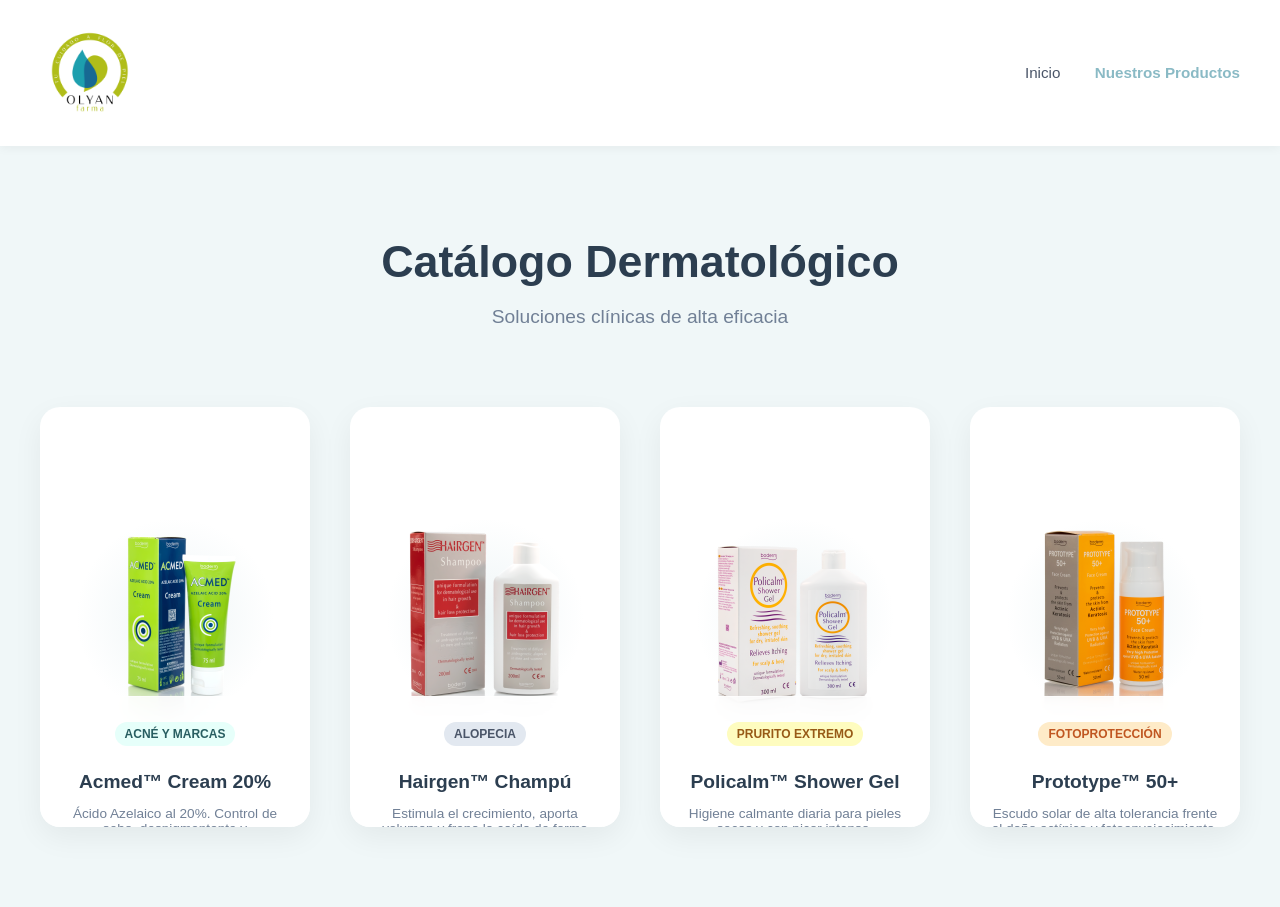
==== productos.html @ df21f369 "Avances" ====
<!DOCTYPE html>
<html lang="es">
<head>
    <meta charset="UTF-8">
    <meta name="viewport" content="width=device-width, initial-scale=1.0">
    <title>Nuestros Productos | Olyan Farma</title>
    <link rel="stylesheet" href="style.css">
</head>
<body style="background-color: #f0f7f8;"> <nav class="navbar">
        <div class="nav-container">
            <div class="logo"><img src="img/Logo_OYLAN_2022-alta.png" width="100" alt="Olyan Farma"></div>
            <div class="nav-links">
                <a href="index.html">Inicio</a>
                <a href="productos.html" style="color: #8abac5; font-weight: bold;">Nuestros Productos</a>
            </div>
        </div>
    </nav>

    <div style="text-align: center; padding: 60px 20px 20px;">
        <h1 style="font-size: 2.8rem; color: #2c3e50; margin-bottom: 10px;">Catálogo Dermatológico</h1>
        <p style="color: #718096; font-size: 1.2rem;">Soluciones clínicas de alta eficacia</p>
    </div>

    <section class="premium-catalog">
        
        <div class="premium-card">
            <div class="card-image-bg"></div>
            <img src="img/Facial/Acné/ACMED.png" alt="Acmed">
            <div class="premium-info">
                <span class="medical-tag">Acné y Marcas</span>
                <h3>Acmed™ Cream 20%</h3>
                <p>Ácido Azelaico al 20%. Control de sebo, despigmentante y antiinflamatorio.</p>
                <button class="btn-primary" style="margin-top:10px; width: 100%;">Comprar en Farmacia</button>
            </div>
        </div>

        <div class="premium-card">
            <div class="card-image-bg"></div>
            <img src="img/Capilar/Alopecia/HAIRGEN-CHAMPU.png" alt="Hairgen">
            <div class="premium-info">
                <span class="medical-tag" style="background:#e2e8f0; color:#4a5568;">Alopecia</span>
                <h3>Hairgen™ Champú</h3>
                <p>Estimula el crecimiento, aporta volumen y frena la caída de forma eficaz.</p>
                <button class="btn-primary" style="margin-top:10px; width: 100%;">Comprar en Farmacia</button>
            </div>
        </div>

        <div class="premium-card">
            <div class="card-image-bg"></div>
            <img src="img/Piel Sensible/Prurito/POLICALM_GEL.png" alt="Policalm">
            <div class="premium-info">
                <span class="medical-tag" style="background:#fefcbf; color:#975a16;">Prurito Extremo</span>
                <h3>Policalm™ Shower Gel</h3>
                <p>Higiene calmante diaria para pieles secas y con picor intenso.</p>
                <button class="btn-primary" style="margin-top:10px; width: 100%;">Comprar en Farmacia</button>
            </div>
        </div>

        <div class="premium-card">
            <div class="card-image-bg"></div>
            <img src="img/FotoProteccion/PROTOTYPE50_FACIAL.png" alt="Prototype 50">
            <div class="premium-info">
                <span class="medical-tag" style="background:#feebc8; color:#c05621;">FotoProtección</span>
                <h3>Prototype™ 50+</h3>
                <p>Escudo solar de alta tolerancia frente al daño actínico y fotoenvejecimiento.</p>
                <button class="btn-primary" style="margin-top:10px; width: 100%;">Comprar en Farmacia</button>
            </div>
        </div>

    </section>

</body>
</html>
---- style.css ----
/* =========================================
   1. ESTILOS GENERALES DE LA WEB
   ========================================= */
body {
    font-family: 'Segoe UI', Roboto, Helvetica, Arial, sans-serif;
    background-color: #f4f9fa; /* Un tono muy sutil azulado/clínico */
    margin: 0;
    color: #333;
    overflow-x: hidden;
}

/* Barra de Navegación */
.navbar {
    background: white;
    box-shadow: 0 2px 10px rgba(0,0,0,0.05);
    position: sticky;
    top: 0;
    z-index: 100;
}

.nav-container {
    max-width: 1200px;
    margin: 0 auto;
    padding: 20px;
    display: flex;
    justify-content: space-between;
    align-items: center;
}

.logo {
    font-size: 1.5rem;
    font-weight: 800;
    color: #2c3e50;
    letter-spacing: 1px;
}

.logo span {
    font-weight: 300;
    color: #8abac5; /* Color Olyan */
}

.nav-links a {
    text-decoration: none;
    color: #4a5568;
    margin-left: 30px;
    font-weight: 500;
    font-size: 0.95rem;
    transition: color 0.3s;
}

.nav-links a:hover {
    color: #8abac5;
}

/* Pantalla Dividida (Hero Split) */
.hero-split {
    max-width: 1200px;
    margin: 40px auto;
    padding: 0 20px;
    display: flex;
    align-items: center;
    justify-content: space-between;
    gap: 50px;
    min-height: 80vh;
}

/* Columna Izquierda (Texto) */
.hero-content {
    flex: 1;
    max-width: 550px;
}

.badge {
    background-color: #e6fffa;
    color: #285e61;
    padding: 6px 12px;
    border-radius: 20px;
    font-size: 0.8rem;
    font-weight: bold;
    text-transform: uppercase;
    letter-spacing: 1px;
    display: inline-block;
    margin-bottom: 20px;
}

.hero-content h1 {
    font-size: 3rem;
    color: #2c3e50;
    line-height: 1.2;
    margin: 0 0 20px 0;
}

.hero-content p {
    font-size: 1.1rem;
    color: #718096;
    line-height: 1.6;
    margin-bottom: 40px;
}

/* Sellos de confianza */
.trust-marks {
    display: flex;
    flex-direction: column;
    gap: 15px;
}

.trust-item {
    font-size: 1rem;
    color: #4a5568;
    font-weight: 500;
    display: flex;
    align-items: center;
    gap: 10px;
}

.trust-item .icon {
    background: #8abac5;
    color: white;
    border-radius: 50%;
    width: 24px;
    height: 24px;
    display: flex;
    justify-content: center;
    align-items: center;
    font-size: 0.8rem;
    font-weight: bold;
}

/* Columna Derecha (La App) */
.hero-app {
    flex: 1;
    display: flex;
    justify-content: flex-end;
}


/* =========================================
   2. ESTILOS DE LA APP (Nuestra Joya)
   ========================================= */
.app-container {
    background: white;
    padding: 40px 30px;
    border-radius: 16px;
    box-shadow: 0 20px 40px rgba(0,0,0,0.08); /* Sombra más pronunciada para resaltar */
    width: 100%;
    max-width: 420px;
    text-align: center;
    border-top: 6px solid #8abac5;
    position: relative;
}

h2 {
    font-size: 1.2rem;
    color: #4a5568;
    margin-bottom: 25px;
    font-weight: 500;
    line-height: 1.5;
}

/* Animaciones Keyframes */
@keyframes fadeInUp {
    from { opacity: 0; transform: translateY(20px); }
    to { opacity: 1; transform: translateY(0); }
}

@keyframes pulsePrimary {
    0% { box-shadow: 0 0 0 0 rgba(138, 186, 197, 0.4); }
    70% { box-shadow: 0 0 0 10px rgba(138, 186, 197, 0); }
    100% { box-shadow: 0 0 0 0 rgba(138, 186, 197, 0); }
}

@keyframes spin { 
    0% { transform: rotate(0deg); } 
    100% { transform: rotate(360deg); } 
}

/* Tarjetas de Opción */
.cards-container {
    display: flex;
    flex-direction: column;
    gap: 15px;
}

.option-card {
    background: white;
    border: 2px solid #e2e8f0;
    color: #4a5568;
    padding: 18px 14px;
    border-radius: 12px;
    font-size: 1rem;
    cursor: pointer;
    font-weight: 600;
    box-shadow: 0 4px 10px rgba(0,0,0,0.03);
    transition: transform 0.3s ease, box-shadow 0.3s ease, border-color 0.3s ease, background-color 0.3s ease;
}

.option-card:hover {
    transform: translateY(-5px) scale(1.02);
    box-shadow: 0 12px 30px rgba(0,0,0,0.12);
    border-color: #8abac5;
    background-color: #f0f7f8;
    color: #2b6cb0;
}

.option-card:active {
    transform: translateY(-2px) scale(1.0);
    box-shadow: 0 6px 15px rgba(0,0,0,0.08);
}

/* Control de pasos */
.step-container {
    display: none;
    animation: fadeInUp 0.4s ease-out;
}

.step-active {
    display: block;
}

/* Loader */
.loader-container {
    display: none;
    flex-direction: column;
    align-items: center;
}

.loader {
    border: 4px solid #f3f3f3;
    border-top: 4px solid #8abac5;
    border-radius: 50%;
    width: 40px;
    height: 40px;
    animation: spin 1s linear infinite;
    margin-bottom: 15px;
}

.loading-text {
    color: #718096;
    font-size: 0.9rem;
}

/* Resultado */
.result-container {
    display: none;
    animation: fadeInUp 0.6s ease-out;
}

.medical-tag {
    background-color: #e6fffa;
    color: #285e61;
    padding: 5px 10px;
    border-radius: 20px;
    font-size: 0.75rem;
    font-weight: bold;
    text-transform: uppercase;
    display: inline-block;
    margin-bottom: 15px;
}

.product-image {
    max-width: 180px;
    margin: 0 auto 15px;
    display: block;
}

.product-name {
    font-size: 1.4rem;
    color: #2c3e50;
    margin: 0 0 10px 0;
}

.product-desc {
    font-size: 0.9rem;
    color: #718096;
    line-height: 1.5;
    margin-bottom: 25px;
}

.btn-primary {
    background-color: #8abac5;
    color: white;
    border: none;
    width: 100%;
    padding: 14px;
    border-radius: 8px;
    font-size: 1rem;
    font-weight: 600;
    cursor: pointer;
    animation: pulsePrimary 2.5s infinite;
    transition: background-color 0.2s;
}

.btn-primary:hover {
    background-color: #72a1ac;
}

/* Responsive para Móviles: Se apilan las columnas */
@media (max-width: 900px) {
    .hero-split {
        flex-direction: column;
        text-align: center;
        margin: 20px auto;
    }
    .hero-content {
        max-width: 100%;
    }
    .hero-content h1 {
        font-size: 2.2rem;
    }
    .trust-marks {
        align-items: center;
    }
    .hero-app {
        justify-content: center;
        width: 100%;
    }
    .nav-links {
        display: none; /* Ocultamos el menú en móvil para la demo rápida */
    }
}

/* =========================================
   3. CATÁLOGO PREMIUM Y ANIMACIONES
   ========================================= */

.catalog-section {
    max-width: 1200px;
    margin: 80px auto;
    padding: 0 20px;
}

.catalog-header {
    text-align: center;
    margin-bottom: 50px;
}

.catalog-header h2 {
    font-size: 2.5rem;
    color: #2c3e50;
    margin-bottom: 10px;
}

.catalog-header p {
    color: #718096;
    font-size: 1.1rem;
    max-width: 600px;
    margin: 0 auto;
}

.catalog-grid {
    display: grid;
    grid-template-columns: repeat(auto-fit, minmax(300px, 1fr));
    gap: 30px;
    padding-bottom: 40px; /* Espacio extra abajo */
}

.product-card {
    background: white;
    border-radius: 16px;
    overflow: hidden;
    box-shadow: 0 4px 15px rgba(0,0,0,0.05);
    transition: all 0.4s ease;
    border: 1px solid #edf2f7;
    display: flex;
    flex-direction: column;
    height: 100%; /* Obliga a todas a medir lo mismo */
}

.card-content {
    padding: 25px;
    display: flex;
    flex-direction: column;
    flex-grow: 1; /* Esto empuja el contenido hacia abajo */
    justify-content: space-between; /* Mantiene el botón siempre al fondo */
}

.btn-outline {
    background: transparent;
    border: 2px solid #8abac5;
    color: #8abac5;
    padding: 12px;
    border-radius: 8px;
    font-weight: 600;
    cursor: pointer;
    transition: all 0.3s;
    margin-top: auto; /* Empuja el botón al final de la card */
    width: 100%;
    text-align: center;
    text-decoration: none;
}

/* Efecto Agresivo/Premium en Hover */
.product-card:hover {
    transform: translateY(-10px);
    box-shadow: 0 20px 40px rgba(0,0,0,0.12);
    border-color: #8abac5;
}

.img-wrapper {
    height: 250px;
    padding: 20px;
    background: #f8fbfb;
    display: flex;
    justify-content: center;
    align-items: center;
    overflow: hidden;
}

/* Animación de la imagen al pasar el ratón */
.product-card:hover .img-wrapper img {
    transform: scale(1.08);
}

.img-wrapper img {
    max-height: 100%;
    transition: transform 0.5s ease;
}

.card-content {
    padding: 25px;
    display: flex;
    flex-direction: column;
    flex-grow: 1;
}

.category-tag {
    font-size: 0.75rem;
    font-weight: 700;
    color: #8abac5;
    text-transform: uppercase;
    letter-spacing: 1px;
    margin-bottom: 10px;
}

.card-content h3 {
    margin: 0 0 10px 0;
    color: #2c3e50;
    font-size: 1.3rem;
}

.card-content p {
    color: #718096;
    font-size: 0.95rem;
    line-height: 1.5;
    flex-grow: 1;
}

.btn-outline {
    background: transparent;
    border: 2px solid #8abac5;
    color: #8abac5;
    padding: 12px;
    border-radius: 8px;
    font-weight: 600;
    cursor: pointer;
    transition: all 0.3s;
    margin-top: 20px;
    width: 100%;
}

.product-card:hover .btn-outline {
    background: #8abac5;
    color: white;
}

/* CLASES PARA LA ANIMACIÓN DE SCROLL (Intersection Observer) */
.reveal {
    opacity: 0;
    transform: translateY(40px);
    transition: all 0.8s ease-out;
}

.reveal.active {
    opacity: 1;
    transform: translateY(0);
}


/* =========================================
   4. BOTONES PREMIUM Y MODO IMPRESIÓN (PDF)
   ========================================= */

.action-buttons {
    display: flex;
    flex-direction: column;
    gap: 12px;
    margin-top: 25px;
}

.btn-text {
    background: none;
    border: none;
    color: #a0aec0;
    cursor: pointer;
    font-size: 0.9rem;
    font-weight: 500;
    padding: 10px;
    text-decoration: underline;
    transition: color 0.3s;
}

.btn-text:hover {
    color: #4a5568;
}

/* MAGIA PARA EL PDF: Cuando se le da a imprimir/Guardar PDF */
@media print {
    /* Ocultamos TODO el diseño de la web y el fondo negro/gris */
    body * {
        visibility: hidden;
        background: white !important;
    }
    /* Ocultamos los botones de acción para que no salgan en el PDF */
    .no-print, .hero-content, .navbar, .catalog-section {
        display: none !important;
    }
    /* Solo hacemos visible el área del protocolo médico */
    #print-area, #print-area * {
        visibility: visible;
    }
    /* Centramos el diagnóstico en la hoja en blanco */
    #print-area {
        position: absolute;
        left: 0;
        top: 0;
        width: 100%;
        text-align: left; /* Lo ponemos a la izquierda para que parezca receta */
        padding: 20px;
    }
    .app-container {
        box-shadow: none !important;
        border: none !important;
        max-width: 100% !important;
    }
}

/* =========================================
   5. TARJETAS ANIMADAS (productos.html)
   ========================================= */

.premium-catalog {
    max-width: 1200px;
    margin: 40px auto 80px;
    padding: 0 20px;
    display: grid;
    grid-template-columns: repeat(auto-fit, minmax(260px, 1fr));
    gap: 40px;
}

.premium-card {
    position: relative;
    background: white;
    height: 420px;
    border-radius: 20px;
    overflow: hidden;
    box-shadow: 0 10px 30px rgba(0,0,0,0.06);
    transition: transform 0.4s cubic-bezier(0.175, 0.885, 0.32, 1.275), box-shadow 0.4s ease;
    display: flex;
    justify-content: center;
    align-items: center;
    cursor: pointer;
}

/* Círculo de color sutil detrás del bote */
.card-image-bg {
    position: absolute;
    width: 200px;
    height: 200px;
    background: radial-gradient(circle, rgba(138, 186, 197, 0.15) 0%, rgba(255,255,255,0) 70%);
    border-radius: 50%;
    z-index: 0;
    transition: transform 0.5s ease;
}

.premium-card img {
    max-height: 250px;
    z-index: 1;
    transition: transform 0.5s ease, filter 0.5s ease;
}

/* Efecto Mágico al pasar el ratón */
.premium-card:hover {
    transform: translateY(-15px);
    box-shadow: 0 25px 50px rgba(138, 186, 197, 0.25);
}

.premium-card:hover img {
    transform: scale(1.08) translateY(-20px);
    filter: drop-shadow(0px 15px 10px rgba(0,0,0,0.1));
}

.premium-card:hover .card-image-bg {
    transform: scale(1.5);
}

/* Caja de información que hace "Slide-Up" */
.premium-info {
    position: absolute;
    bottom: -100px; /* Oculto por defecto */
    left: 0;
    width: 100%;
    padding: 25px 20px;
    background: rgba(255, 255, 255, 0.85); /* Fondo blanco transparente */
    backdrop-filter: blur(12px); /* Efecto Cristal (Glassmorphism) */
    -webkit-backdrop-filter: blur(12px);
    box-sizing: border-box;
    transition: bottom 0.4s cubic-bezier(0.175, 0.885, 0.32, 1.275);
    z-index: 2;
    border-top: 1px solid rgba(255,255,255,0.5);
    text-align: center;
}

.premium-card:hover .premium-info {
    bottom: 0; /* Aparece subiendo al hacer hover */
}

.premium-info h3 {
    margin: 10px 0 5px;
    font-size: 1.2rem;
    color: #2c3e50;
}

.premium-info p {
    font-size: 0.85rem;
    color: #718096;
    margin-bottom: 10px;
    display: -webkit-box;
    -webkit-line-clamp: 2;
    -webkit-box-orient: vertical;
    overflow: hidden;
}
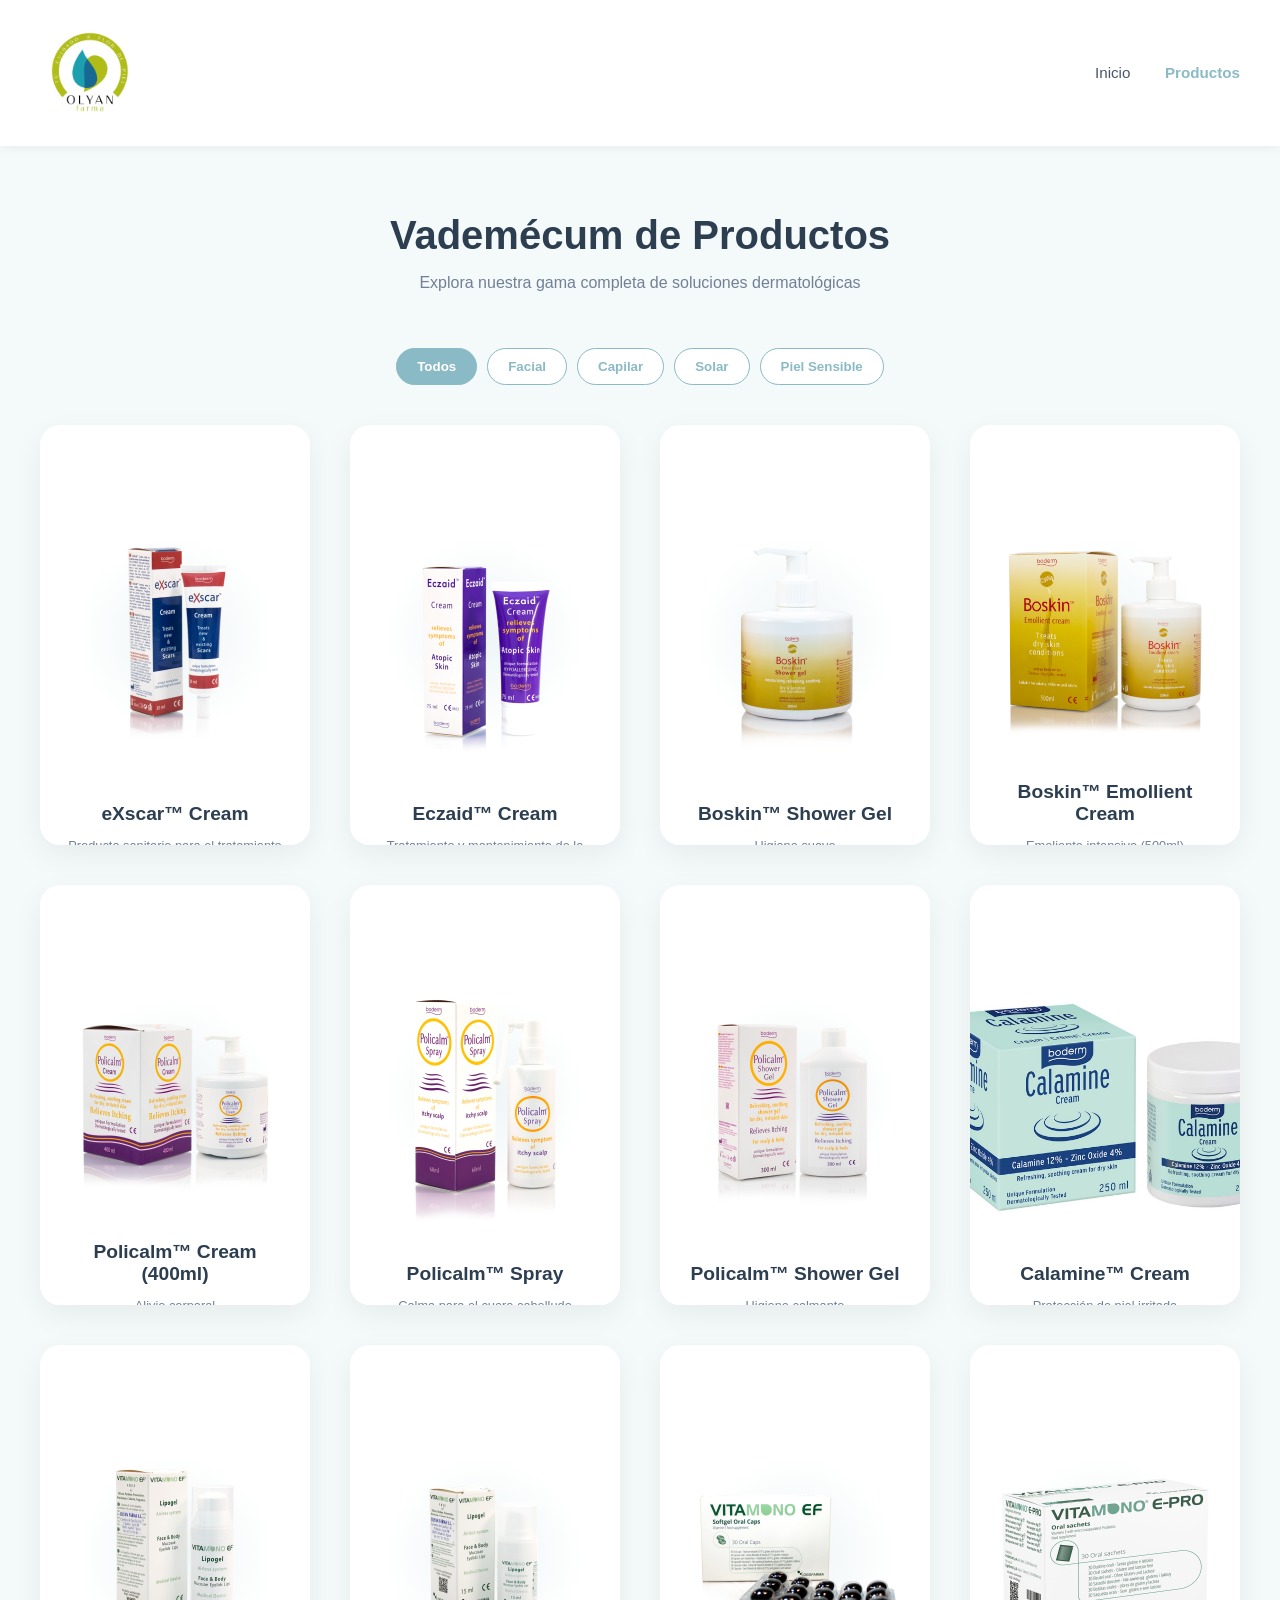
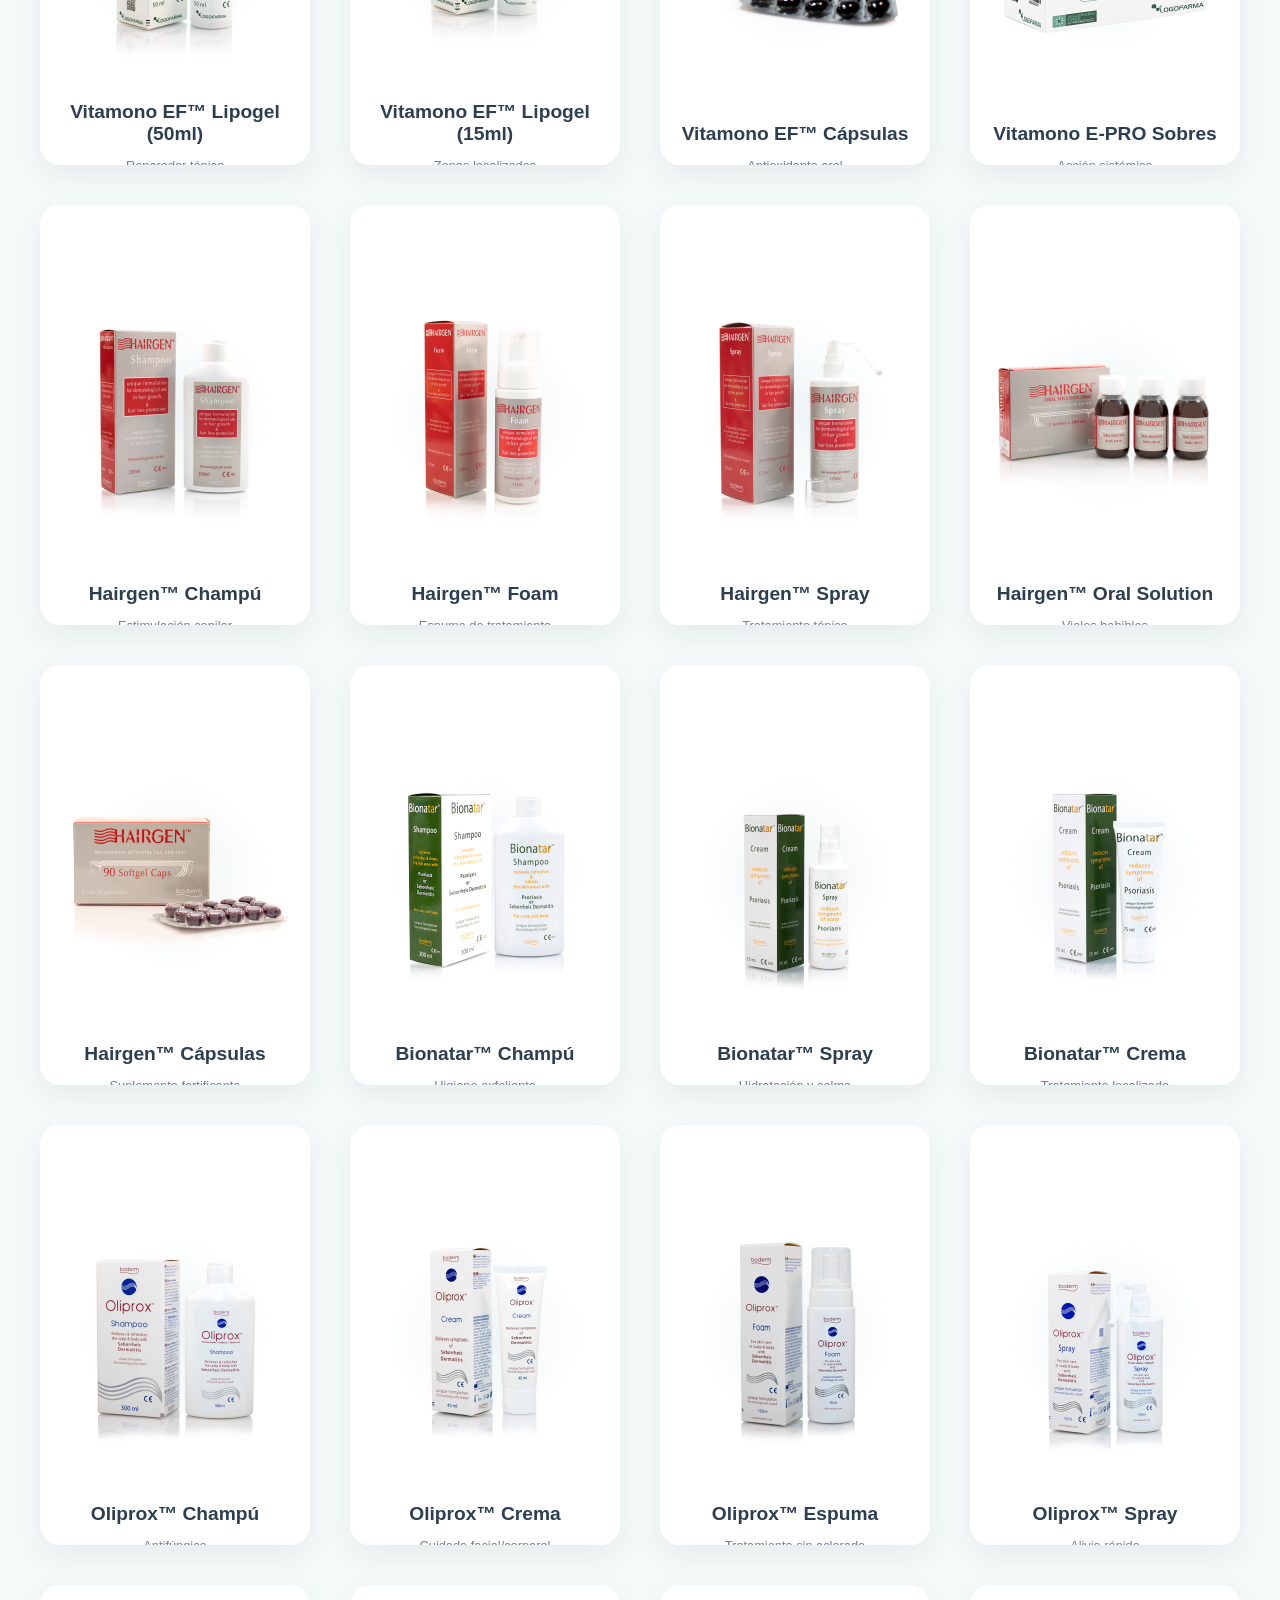
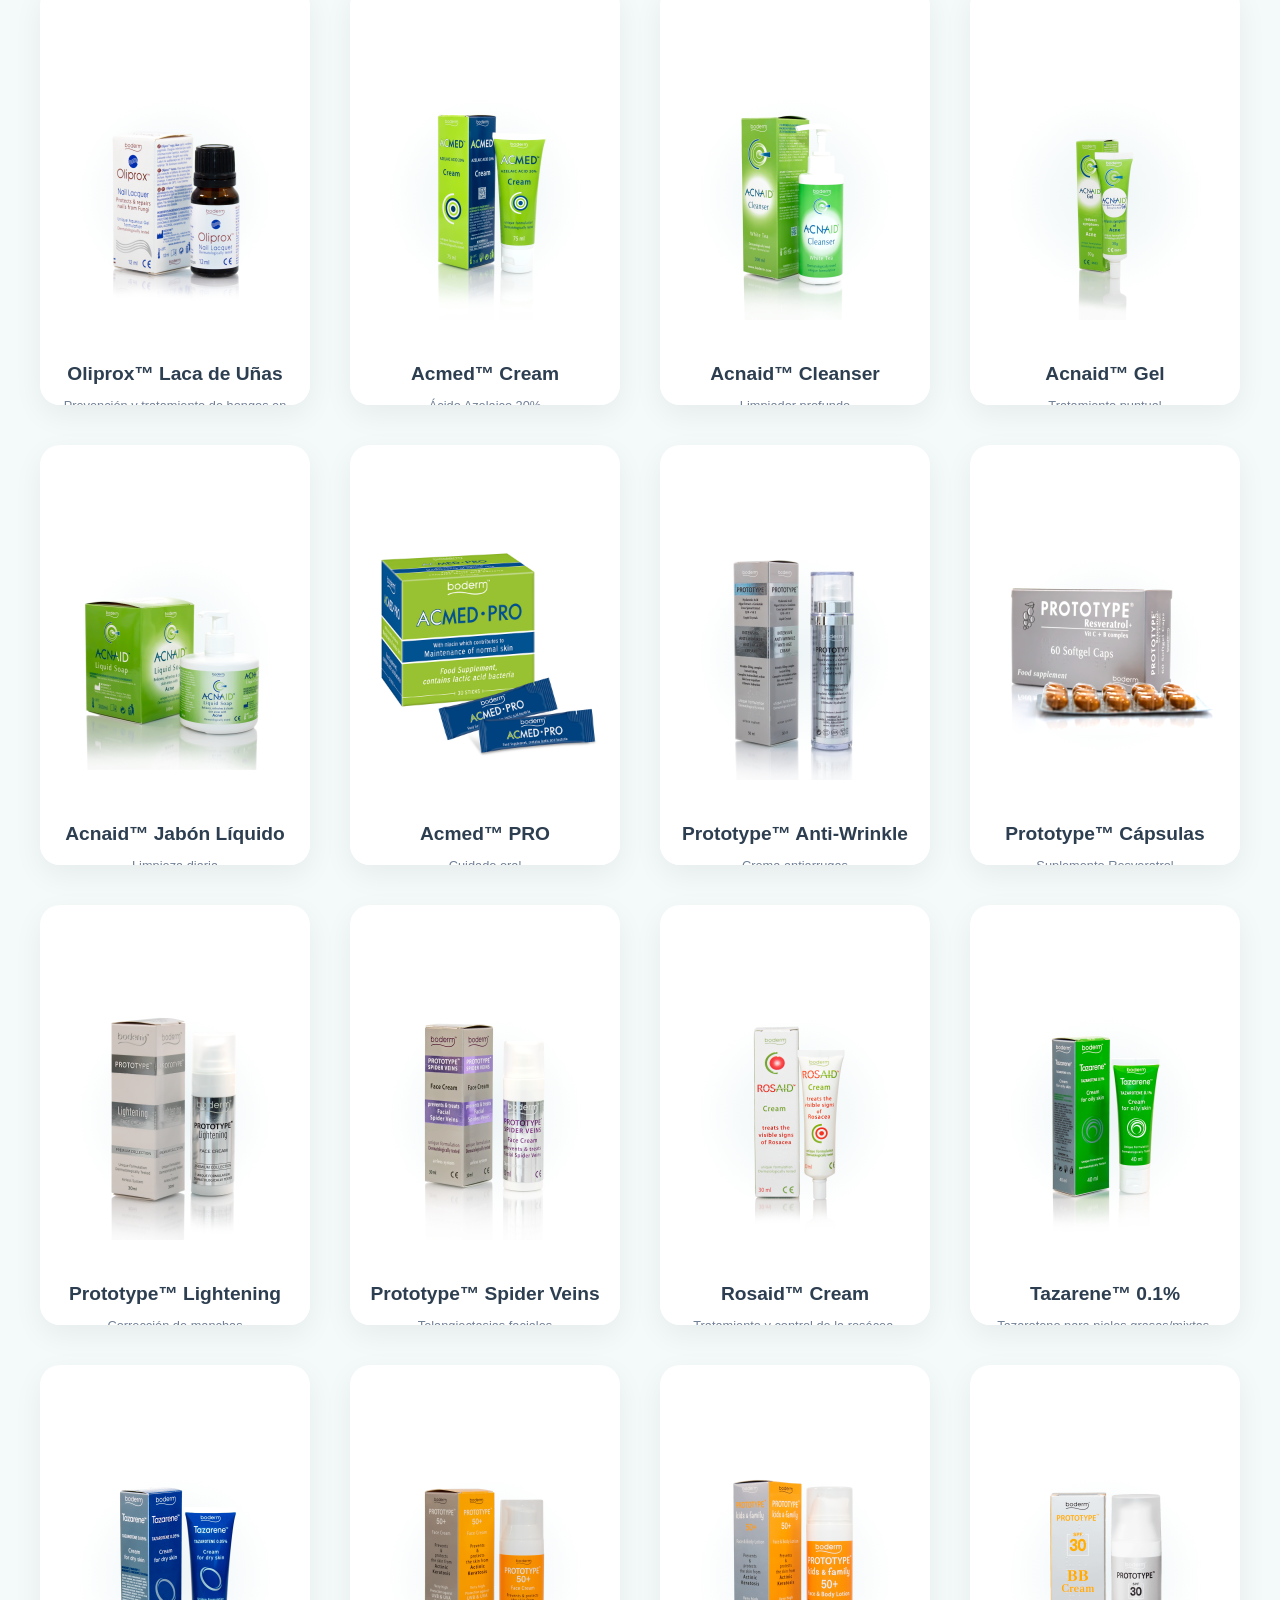
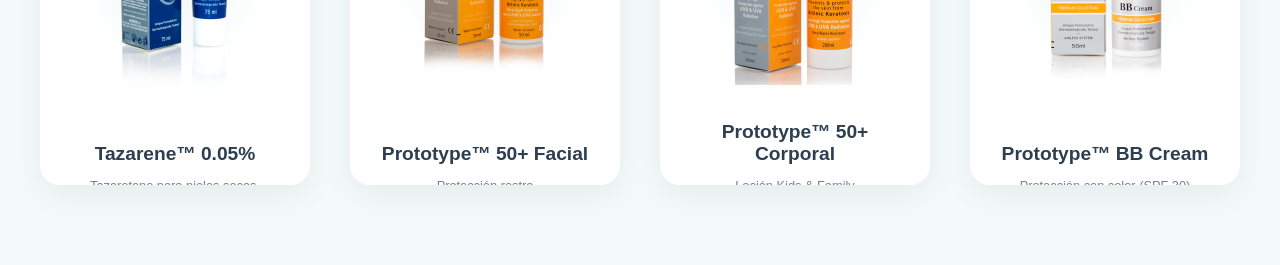
==== commit c570ae15: "Demo 1" ====
--- a/productos.html
+++ b/productos.html
@@ -3,71 +3,100 @@
 <head>
     <meta charset="UTF-8">
     <meta name="viewport" content="width=device-width, initial-scale=1.0">
-    <title>Nuestros Productos | Olyan Farma</title>
+    <title>Catálogo Completo | Olyan Farma</title>
     <link rel="stylesheet" href="style.css">
 </head>
-<body style="background-color: #f0f7f8;"> <nav class="navbar">
+<body style="background-color: #f4f9fa;">
+
+    <nav class="navbar">
         <div class="nav-container">
             <div class="logo"><img src="img/Logo_OYLAN_2022-alta.png" width="100" alt="Olyan Farma"></div>
             <div class="nav-links">
                 <a href="index.html">Inicio</a>
-                <a href="productos.html" style="color: #8abac5; font-weight: bold;">Nuestros Productos</a>
+                <a href="productos.html" style="color: #8abac5; font-weight: bold;">Productos</a>
             </div>
         </div>
     </nav>
 
-    <div style="text-align: center; padding: 60px 20px 20px;">
-        <h1 style="font-size: 2.8rem; color: #2c3e50; margin-bottom: 10px;">Catálogo Dermatológico</h1>
-        <p style="color: #718096; font-size: 1.2rem;">Soluciones clínicas de alta eficacia</p>
+    <div style="text-align: center; padding: 40px 20px;">
+        <h1 style="font-size: 2.5rem; color: #2c3e50; margin-bottom: 10px;">Vademécum de Productos</h1>
+        <p style="color: #718096;">Explora nuestra gama completa de soluciones dermatológicas</p>
     </div>
 
-    <section class="premium-catalog">
-        
-        <div class="premium-card">
-            <div class="card-image-bg"></div>
-            <img src="img/Facial/Acné/ACMED.png" alt="Acmed">
-            <div class="premium-info">
-                <span class="medical-tag">Acné y Marcas</span>
-                <h3>Acmed™ Cream 20%</h3>
-                <p>Ácido Azelaico al 20%. Control de sebo, despigmentante y antiinflamatorio.</p>
-                <button class="btn-primary" style="margin-top:10px; width: 100%;">Comprar en Farmacia</button>
-            </div>
-        </div>
+    <div style="display: flex; justify-content: center; gap: 10px; margin-bottom: 40px; flex-wrap: wrap; padding: 0 20px;">
+        <button class="btn-filter active" onclick="filterCatalog('all', this)">Todos</button>
+        <button class="btn-filter" onclick="filterCatalog('facial', this)">Facial</button>
+        <button class="btn-filter" onclick="filterCatalog('capilar', this)">Capilar</button>
+        <button class="btn-filter" onclick="filterCatalog('solar', this)">Solar</button>
+        <button class="btn-filter" onclick="filterCatalog('sensible', this)">Piel Sensible</button>
+    </div>
 
-        <div class="premium-card">
-            <div class="card-image-bg"></div>
-            <img src="img/Capilar/Alopecia/HAIRGEN-CHAMPU.png" alt="Hairgen">
-            <div class="premium-info">
-                <span class="medical-tag" style="background:#e2e8f0; color:#4a5568;">Alopecia</span>
-                <h3>Hairgen™ Champú</h3>
-                <p>Estimula el crecimiento, aporta volumen y frena la caída de forma eficaz.</p>
-                <button class="btn-primary" style="margin-top:10px; width: 100%;">Comprar en Farmacia</button>
-            </div>
-        </div>
+    <section class="premium-catalog" id="full-catalog">
+        </section>
 
-        <div class="premium-card">
-            <div class="card-image-bg"></div>
-            <img src="img/Piel Sensible/Prurito/POLICALM_GEL.png" alt="Policalm">
-            <div class="premium-info">
-                <span class="medical-tag" style="background:#fefcbf; color:#975a16;">Prurito Extremo</span>
-                <h3>Policalm™ Shower Gel</h3>
-                <p>Higiene calmante diaria para pieles secas y con picor intenso.</p>
-                <button class="btn-primary" style="margin-top:10px; width: 100%;">Comprar en Farmacia</button>
-            </div>
-        </div>
+    <script src="data.js"></script>
+    <script>
+        // Mapeo manual de categorías para que el filtro funcione
+        const categories = {
+            'acne_protocol': 'facial', 'antiedad_protocol': 'facial', 'rosaid': 'facial', 'tazarene_01': 'facial', 'tazarene_005': 'facial',
+            'hairgen_protocol': 'capilar', 'bionatar_protocol': 'capilar', 'oliprox_protocol': 'capilar', 'oliprox_nails': 'capilar',
+            'sun_protocol': 'solar',
+            'exscar': 'sensible', 'eczaid': 'sensible', 'boskin_protocol': 'sensible', 'policalm_protocol': 'sensible', 'vitamono_protocol': 'sensible'
+        };
 
-        <div class="premium-card">
-            <div class="card-image-bg"></div>
-            <img src="img/FotoProteccion/PROTOTYPE50_FACIAL.png" alt="Prototype 50">
-            <div class="premium-info">
-                <span class="medical-tag" style="background:#feebc8; color:#c05621;">FotoProtección</span>
-                <h3>Prototype™ 50+</h3>
-                <p>Escudo solar de alta tolerancia frente al daño actínico y fotoenvejecimiento.</p>
-                <button class="btn-primary" style="margin-top:10px; width: 100%;">Comprar en Farmacia</button>
-            </div>
-        </div>
+        function renderFullCatalog() {
+            const container = document.getElementById('full-catalog');
+            container.innerHTML = '';
+            
+            Object.keys(productsDB).forEach(key => {
+                const p = productsDB[key];
+                const cat = categories[key] || 'all';
+                
+                if(p.isProtocol) {
+                    p.items.forEach(item => {
+                        createCard(item.name, item.img, item.type, cat, container);
+                    });
+                } else {
+                    createCard(p.name, p.image, p.desc, cat, container);
+                }
+            });
+        }
 
-    </section>
+        function createCard(name, img, desc, cat, container) {
+            const card = document.createElement('div');
+            card.className = `premium-card filter-item ${cat}`;
+            card.innerHTML = `
+                <div class="card-image-bg"></div>
+                <img src="${img}" alt="${name}" onerror="this.src='img/Logo_OYLAN_2022-alta.png'">
+                <div class="premium-info">
+                    <h3>${name}</h3>
+                    <p>${desc}</p>
+                    <button class="btn-primary" style="font-size:0.8rem; padding:8px;">Ver detalles</button>
+                </div>
+            `;
+            container.appendChild(card);
+        }
 
+        // FUNCIÓN DE FILTRADO REAL
+        function filterCatalog(category, btn) {
+            // Actualizar botones
+            document.querySelectorAll('.btn-filter').forEach(b => b.classList.remove('active'));
+            btn.classList.add('active');
+
+            // Filtrar tarjetas
+            const items = document.querySelectorAll('.filter-item');
+            items.forEach(item => {
+                if (category === 'all' || item.classList.contains(category)) {
+                    item.style.display = 'flex';
+                    setTimeout(() => item.style.opacity = '1', 10);
+                } else {
+                    item.style.opacity = '0';
+                    setTimeout(() => item.style.display = 'none', 300);
+                }
+            });
+        }
+
+        window.onload = renderFullCatalog;
+    </script>
 </body>
 </html>
--- a/style.css
+++ b/style.css
@@ -141,7 +141,7 @@
     background: white;
     padding: 40px 30px;
     border-radius: 16px;
-    box-shadow: 0 20px 40px rgba(0,0,0,0.08); /* Sombra más pronunciada para resaltar */
+   box-shadow: 0 20px 40px rgba(0,0,0,0.08); /* Sombra más pronunciada para resaltar */
     width: 100%;
     max-width: 420px;
     text-align: center;
@@ -351,42 +351,26 @@
     display: grid;
     grid-template-columns: repeat(auto-fit, minmax(300px, 1fr));
     gap: 30px;
-    padding-bottom: 40px; /* Espacio extra abajo */
+    padding: 20px;
 }
 
 .product-card {
-    background: white;
-    border-radius: 16px;
-    overflow: hidden;
-    box-shadow: 0 4px 15px rgba(0,0,0,0.05);
-    transition: all 0.4s ease;
-    border: 1px solid #edf2f7;
+    height: 100%; /* Obliga a que todas midan lo mismo */
     display: flex;
     flex-direction: column;
-    height: 100%; /* Obliga a todas a medir lo mismo */
 }
 
 .card-content {
+    flex-grow: 1; /* Esto hace que el texto ocupe el espacio necesario */
+    display: flex;
+    flex-direction: column;
+    justify-content: space-between; /* Mantiene el botón al final */
     padding: 25px;
-    display: flex;
-    flex-direction: column;
-    flex-grow: 1; /* Esto empuja el contenido hacia abajo */
-    justify-content: space-between; /* Mantiene el botón siempre al fondo */
 }
 
 .btn-outline {
-    background: transparent;
-    border: 2px solid #8abac5;
-    color: #8abac5;
-    padding: 12px;
-    border-radius: 8px;
-    font-weight: 600;
-    cursor: pointer;
-    transition: all 0.3s;
-    margin-top: auto; /* Empuja el botón al final de la card */
+    margin-top: auto; /* Empuja el botón al fondo de la card */
     width: 100%;
-    text-align: center;
-    text-decoration: none;
 }
 
 /* Efecto Agresivo/Premium en Hover */
@@ -628,4 +612,27 @@
     -webkit-line-clamp: 2;
     -webkit-box-orient: vertical;
     overflow: hidden;
+}
+.btn-filter {
+    background: white;
+    border: 1px solid #8abac5;
+    color: #8abac5;
+    padding: 10px 20px;
+    border-radius: 30px;
+    cursor: pointer;
+    font-weight: 600;
+    transition: all 0.3s;
+}
+
+.btn-filter.active, .btn-filter:hover {
+    background: #8abac5;
+    color: white;
+}
+
+/* Ajuste para que las tarjetas no se corten */
+.premium-info p {
+    font-size: 0.8rem;
+    line-height: 1.3;
+    height: 3.2em; /* Altura fija para que no empujen el botón */
+    overflow: hidden;
 }
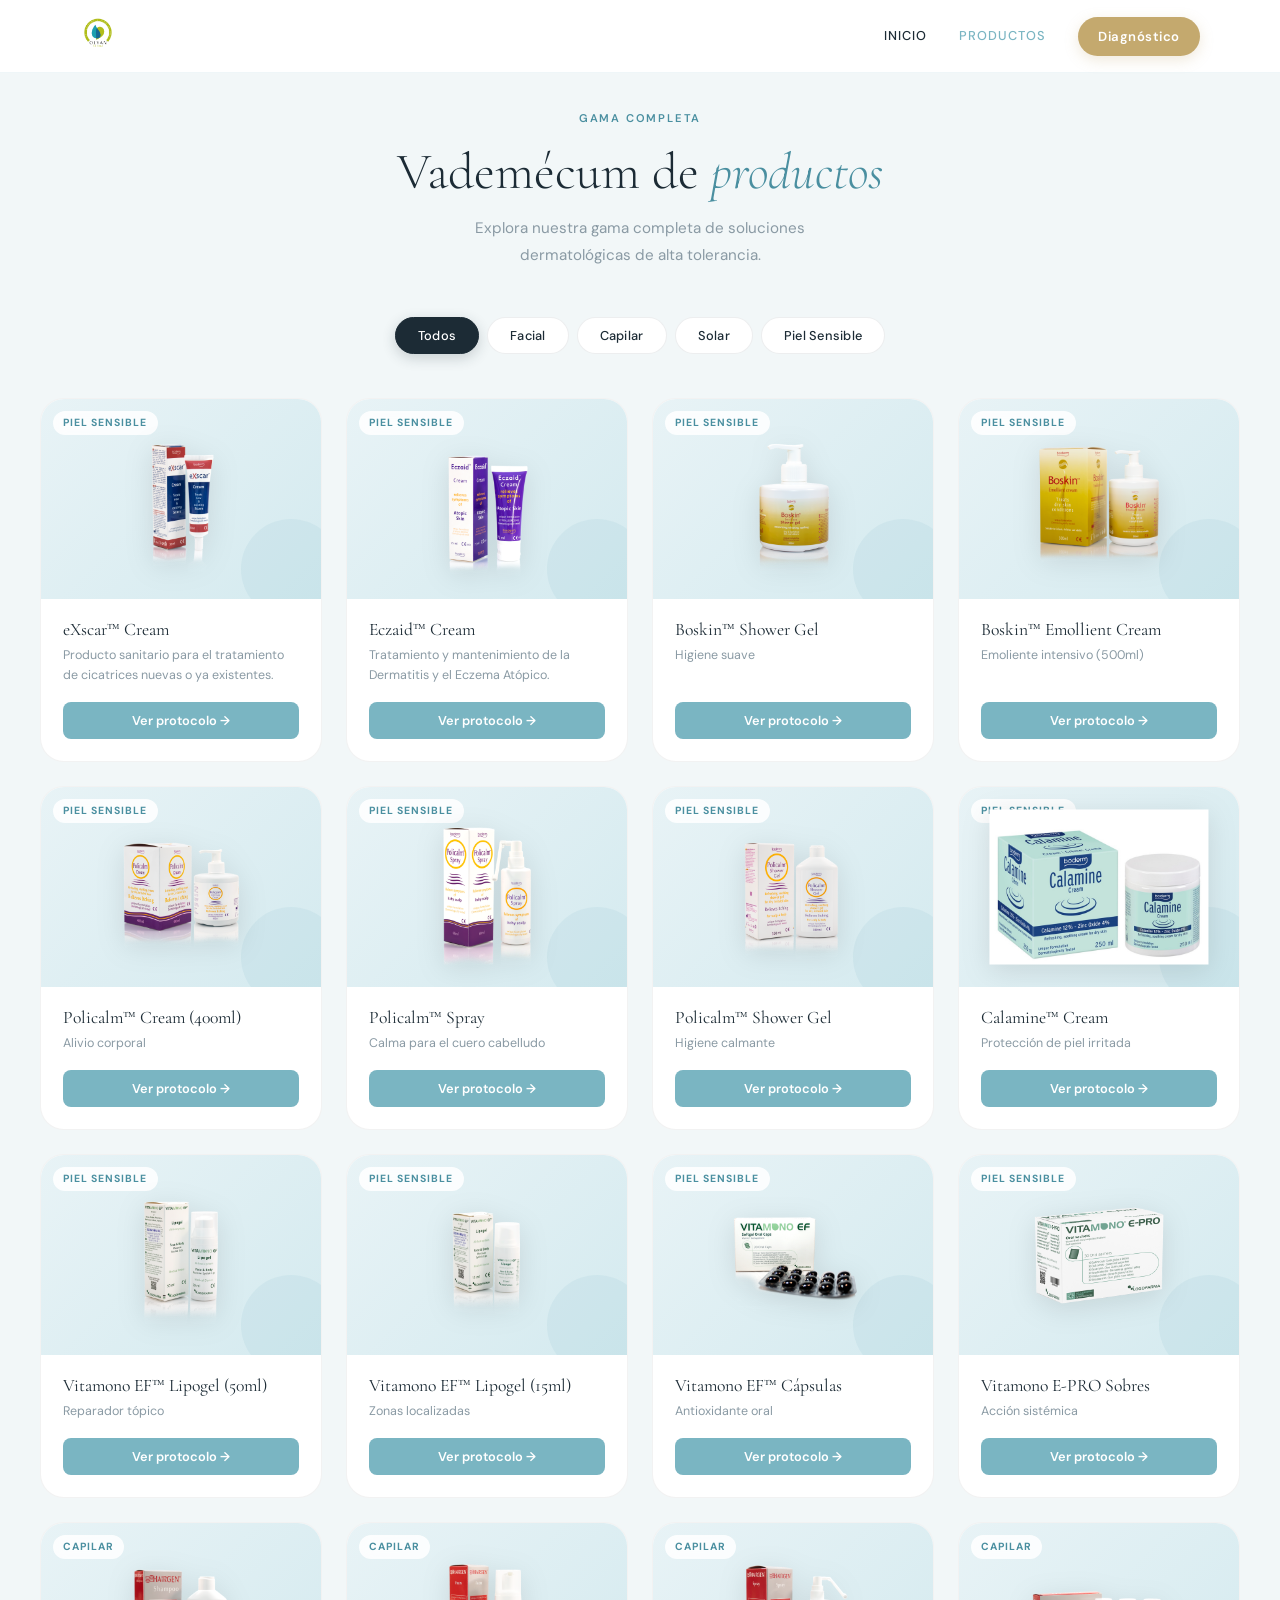
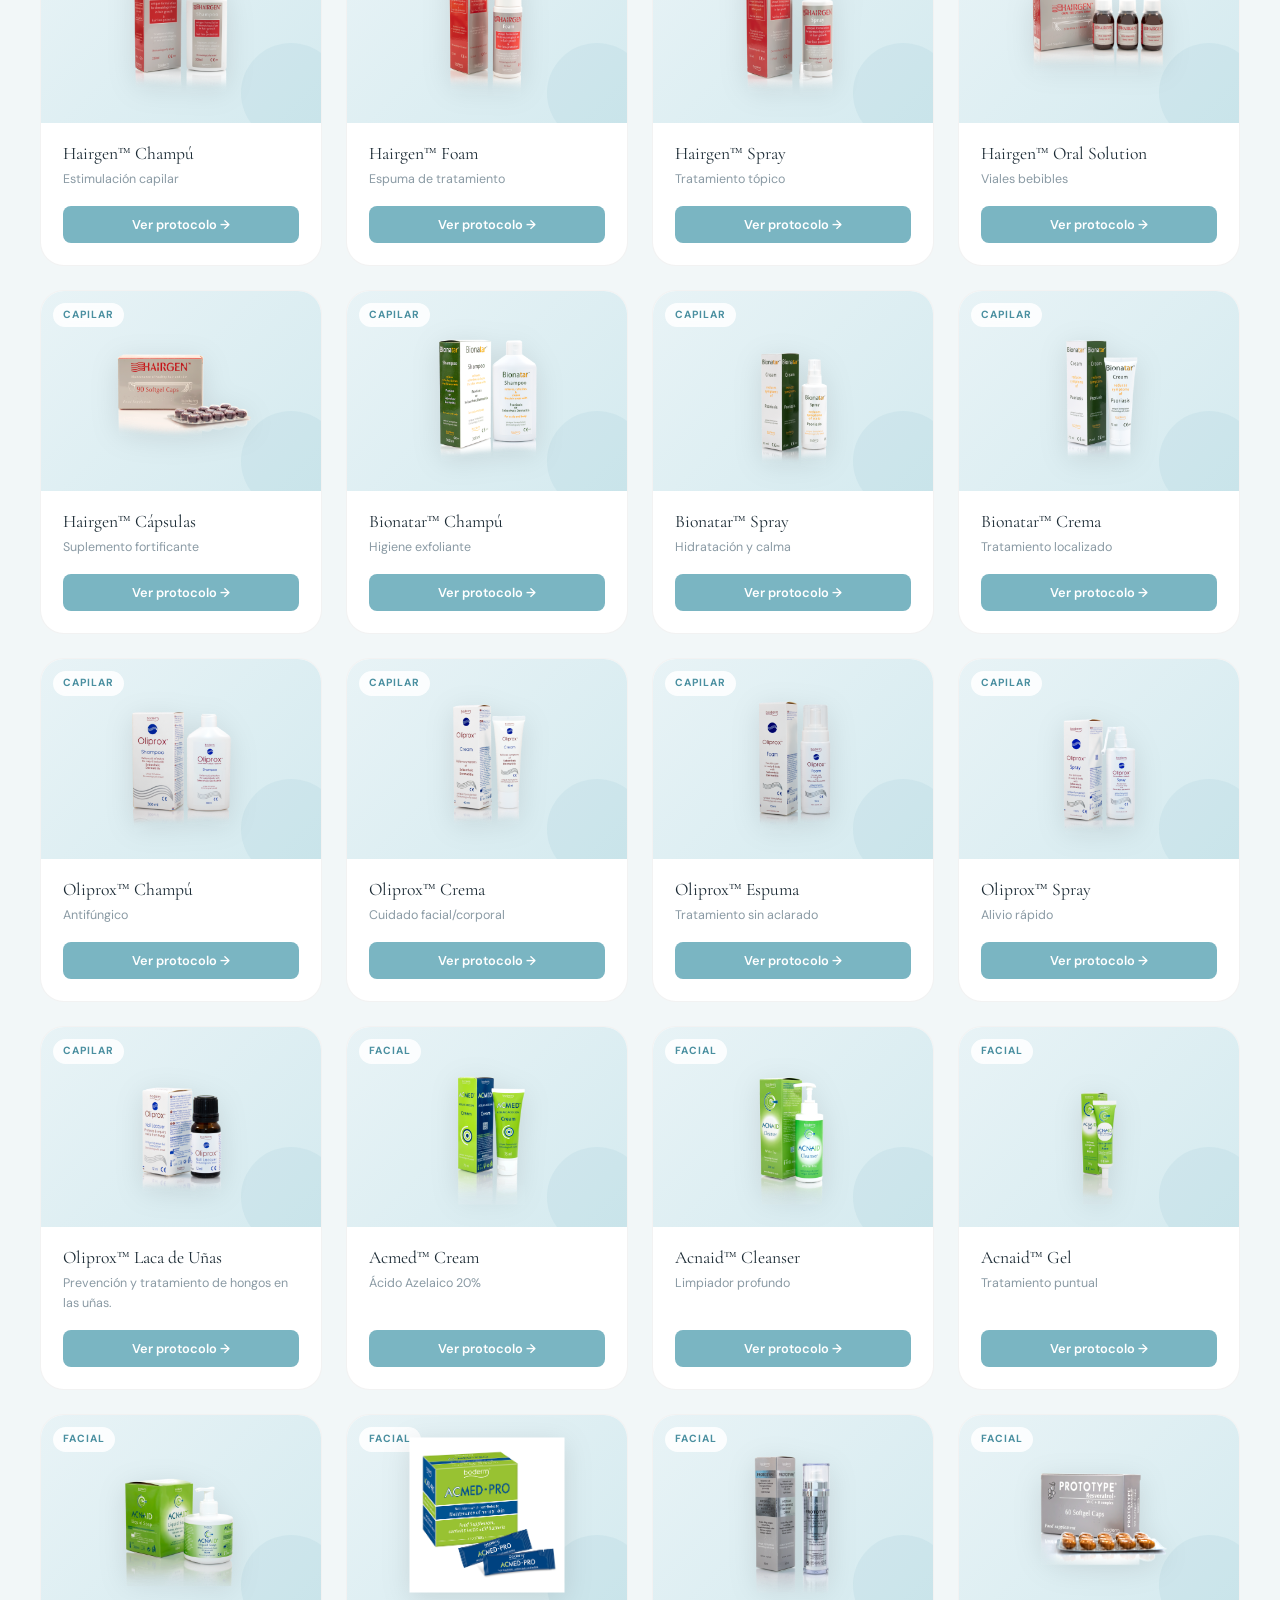
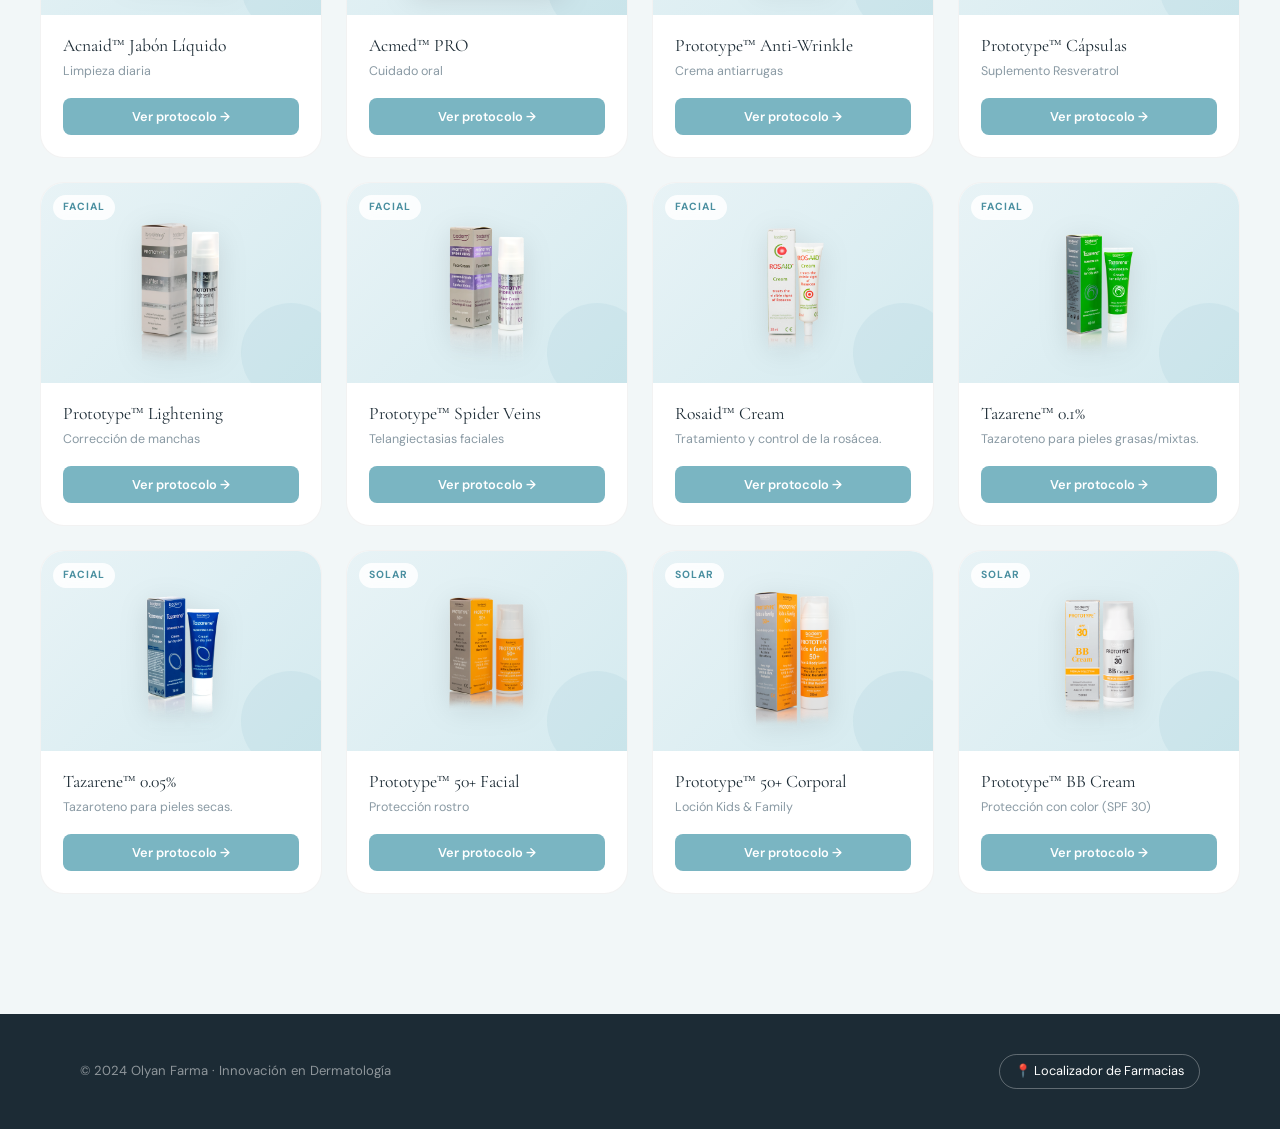
==== commit bfce32f0: "Version 2.0" ====
--- a/productos.html
+++ b/productos.html
@@ -3,27 +3,35 @@
 <head>
     <meta charset="UTF-8">
     <meta name="viewport" content="width=device-width, initial-scale=1.0">
-    <title>Catálogo Completo | Olyan Farma</title>
+    <title>Vademécum | Olyan Farma</title>
     <link rel="stylesheet" href="style.css">
 </head>
-<body style="background-color: #f4f9fa;">
+<body style="background-color: var(--c-mist);">
 
-    <nav class="navbar">
+    <nav class="navbar" id="navbar">
         <div class="nav-container">
-            <div class="logo"><img src="img/Logo_OYLAN_2022-alta.png" width="100" alt="Olyan Farma"></div>
+            <div class="logo"><img src="img/Logo_OYLAN_2022-alta.png" height="36" alt="Olyan Farma"></div>
             <div class="nav-links">
                 <a href="index.html">Inicio</a>
-                <a href="productos.html" style="color: #8abac5; font-weight: bold;">Productos</a>
+                <a href="productos.html" class="active">Productos</a>
+                <a href="diagnostico.html" class="btn-nav-diagnostico">Diagnóstico</a>
             </div>
         </div>
     </nav>
 
-    <div style="text-align: center; padding: 40px 20px;">
-        <h1 style="font-size: 2.5rem; color: #2c3e50; margin-bottom: 10px;">Vademécum de Productos</h1>
-        <p style="color: #718096;">Explora nuestra gama completa de soluciones dermatológicas</p>
+    <!-- PAGE HEADER -->
+    <div style="padding: 110px 40px 48px; text-align: center;">
+        <span class="section-eyebrow">Gama completa</span>
+        <h1 style="font-family: var(--f-display); font-size: clamp(2.4rem,4vw,3.6rem); font-weight: 300; color: var(--c-ink); margin-bottom: 12px;">
+            Vademécum de <em style="font-style:italic; color: var(--c-teal-dk);">productos</em>
+        </h1>
+        <p style="color: var(--c-grey); font-size: 0.95rem; max-width: 420px; margin: 0 auto;">
+            Explora nuestra gama completa de soluciones dermatológicas de alta tolerancia.
+        </p>
     </div>
 
-    <div style="display: flex; justify-content: center; gap: 10px; margin-bottom: 40px; flex-wrap: wrap; padding: 0 20px;">
+    <!-- FILTER BAR -->
+    <div style="display: flex; justify-content: center; gap: 8px; margin-bottom: 44px; flex-wrap: wrap; padding: 0 20px;">
         <button class="btn-filter active" onclick="filterCatalog('all', this)">Todos</button>
         <button class="btn-filter" onclick="filterCatalog('facial', this)">Facial</button>
         <button class="btn-filter" onclick="filterCatalog('capilar', this)">Capilar</button>
@@ -31,72 +39,119 @@
         <button class="btn-filter" onclick="filterCatalog('sensible', this)">Piel Sensible</button>
     </div>
 
-    <section class="premium-catalog" id="full-catalog">
-        </section>
+    <!-- CATALOG GRID -->
+    <section class="premium-catalog" id="full-catalog"></section>
+
+    <!-- FOOTER -->
+    <footer class="footer-premium no-print" style="margin-top: 40px;">
+        <div class="container">
+            <p>© 2024 Olyan Farma · Innovación en Dermatología</p>
+            <a href="#" class="btn-outline-sm">📍 Localizador de Farmacias</a>
+        </div>
+    </footer>
 
     <script src="data.js"></script>
     <script>
-        // Mapeo manual de categorías para que el filtro funcione
         const categories = {
-            'acne_protocol': 'facial', 'antiedad_protocol': 'facial', 'rosaid': 'facial', 'tazarene_01': 'facial', 'tazarene_005': 'facial',
-            'hairgen_protocol': 'capilar', 'bionatar_protocol': 'capilar', 'oliprox_protocol': 'capilar', 'oliprox_nails': 'capilar',
+            'acne_protocol': 'facial', 'antiedad_protocol': 'facial', 'rosaid': 'facial',
+            'tazarene_01': 'facial', 'tazarene_005': 'facial',
+            'hairgen_protocol': 'capilar', 'bionatar_protocol': 'capilar',
+            'oliprox_protocol': 'capilar', 'oliprox_nails': 'capilar',
             'sun_protocol': 'solar',
-            'exscar': 'sensible', 'eczaid': 'sensible', 'boskin_protocol': 'sensible', 'policalm_protocol': 'sensible', 'vitamono_protocol': 'sensible'
+            'exscar': 'sensible', 'eczaid': 'sensible', 'boskin_protocol': 'sensible',
+            'policalm_protocol': 'sensible', 'vitamono_protocol': 'sensible'
+        };
+
+        // Emoji icons per category
+        const catIcon = {
+            facial: '✦', capilar: '◎', solar: '☀', sensible: '🌿', all: '◇'
         };
 
         function renderFullCatalog() {
             const container = document.getElementById('full-catalog');
             container.innerHTML = '';
-            
+            let delay = 0;
+
             Object.keys(productsDB).forEach(key => {
                 const p = productsDB[key];
                 const cat = categories[key] || 'all';
-                
-                if(p.isProtocol) {
+
+                if (p.isProtocol) {
                     p.items.forEach(item => {
-                        createCard(item.name, item.img, item.type, cat, container);
+                        createCard(item.name, item.img, item.type, cat, container, delay);
+                        delay += 40;
                     });
                 } else {
-                    createCard(p.name, p.image, p.desc, cat, container);
+                    createCard(p.name, p.image, p.desc, cat, container, delay);
+                    delay += 40;
                 }
             });
         }
 
-        function createCard(name, img, desc, cat, container) {
+        function createCard(name, img, desc, cat, container, delay) {
             const card = document.createElement('div');
             card.className = `premium-card filter-item ${cat}`;
+            card.style.animationDelay = `${delay}ms`;
             card.innerHTML = `
-                <div class="card-image-bg"></div>
-                <img src="${img}" alt="${name}" onerror="this.src='img/Logo_OYLAN_2022-alta.png'">
+                <div class="card-image-bg">
+                    <span style="position:absolute; top:12px; left:12px; background:rgba(255,255,255,0.85); backdrop-filter:blur(6px); color:var(--c-teal-dk); font-size:0.65rem; font-weight:700; letter-spacing:0.1em; text-transform:uppercase; padding:4px 10px; border-radius:100px;">${catLabel(cat)}</span>
+                    <img src="${img}" alt="${name}" onerror="this.src='img/Logo_OYLAN_2022-alta.png'">
+                </div>
                 <div class="premium-info">
                     <h3>${name}</h3>
                     <p>${desc}</p>
-                    <button class="btn-primary" style="font-size:0.8rem; padding:8px;">Ver detalles</button>
+                    <button class="btn-primary" style="font-size:0.8rem; padding:10px; border-radius:8px;" onclick="goToDiag()">Ver protocolo →</button>
                 </div>
             `;
             container.appendChild(card);
         }
 
-        // FUNCIÓN DE FILTRADO REAL
+        function catLabel(c) {
+            return { facial: 'Facial', capilar: 'Capilar', solar: 'Solar', sensible: 'Piel Sensible', all: 'General' }[c] || c;
+        }
+
+        function goToDiag() { window.location.href = 'diagnostico.html'; }
+
         function filterCatalog(category, btn) {
-            // Actualizar botones
             document.querySelectorAll('.btn-filter').forEach(b => b.classList.remove('active'));
             btn.classList.add('active');
 
-            // Filtrar tarjetas
-            const items = document.querySelectorAll('.filter-item');
-            items.forEach(item => {
-                if (category === 'all' || item.classList.contains(category)) {
+            document.querySelectorAll('.filter-item').forEach((item, i) => {
+                const show = category === 'all' || item.classList.contains(category);
+                if (show) {
                     item.style.display = 'flex';
-                    setTimeout(() => item.style.opacity = '1', 10);
+                    item.style.opacity = '0';
+                    item.style.transform = 'translateY(12px)';
+                    setTimeout(() => {
+                        item.style.transition = `opacity 0.4s ease ${i * 30}ms, transform 0.4s ease ${i * 30}ms`;
+                        item.style.opacity = '1';
+                        item.style.transform = 'translateY(0)';
+                    }, 10);
                 } else {
                     item.style.opacity = '0';
+                    item.style.transform = 'translateY(8px)';
                     setTimeout(() => item.style.display = 'none', 300);
                 }
             });
         }
 
-        window.onload = renderFullCatalog;
+        // Navbar scroll
+        window.addEventListener('scroll', () => {
+            document.getElementById('navbar').classList.toggle('scrolled', window.scrollY > 10);
+        });
+
+        // URL param filter
+        window.onload = () => {
+            renderFullCatalog();
+            const params = new URLSearchParams(window.location.search);
+            const cat = params.get('cat');
+            if (cat) {
+                const btn = [...document.querySelectorAll('.btn-filter')].find(b =>
+                    b.textContent.toLowerCase().includes(cat) || b.getAttribute('onclick')?.includes(`'${cat}'`)
+                );
+                if (btn) setTimeout(() => filterCatalog(cat, btn), 100);
+            }
+        };
     </script>
 </body>
 </html>
--- a/style.css
+++ b/style.css
@@ -1,638 +1,656 @@
 /* =========================================
-   1. ESTILOS GENERALES DE LA WEB
+   OLYAN FARMA — Global Stylesheet
+   Tipografía: Cormorant Garamond + DM Sans
    ========================================= */
+
+@import url('https://fonts.googleapis.com/css2?family=Cormorant+Garamond:ital,wght@0,300;0,400;0,600;1,300;1,400&family=DM+Sans:opsz,wght@9..40,300;9..40,400;9..40,500;9..40,600&display=swap');
+
+/* ── 1. VARIABLES ── */
+:root {
+    --c-teal:      #7ab5c2;
+    --c-teal-dk:   #4a8fa0;
+    --c-teal-lt:   #e8f3f6;
+    --c-gold:      #c4a96e;
+    --c-gold-dk:   #a8883c;
+    --c-ink:       #1c2b35;
+    --c-mist:      #f2f7f8;
+    --c-grey:      #8a9aA4;
+    --c-border:    rgba(28,43,53,0.08);
+    --c-white:     #ffffff;
+
+    --f-display:   'Cormorant Garamond', Georgia, serif;
+    --f-body:      'DM Sans', sans-serif;
+
+    --shadow-sm:   0 4px 16px rgba(0,0,0,0.05);
+    --shadow-md:   0 10px 32px rgba(0,0,0,0.07);
+    --shadow-lg:   0 20px 56px rgba(0,0,0,0.1);
+    --shadow-teal: 0 16px 40px rgba(122,181,194,0.2);
+
+    --ease-out:    cubic-bezier(0.22, 1, 0.36, 1);
+    --radius-sm:   10px;
+    --radius-md:   16px;
+    --radius-lg:   24px;
+    --radius-pill: 100px;
+
+    /* Legacy aliases so old HTML still works */
+    --primary-color: var(--c-teal);
+    --accent-color:  var(--c-ink);
+    --gold-color:    var(--c-gold);
+    --text-color:    #4a5568;
+    --bg-light:      var(--c-mist);
+    --white:         var(--c-white);
+    --font-family:   var(--f-body);
+    --shadow-premium: var(--shadow-md);
+    --shadow-hover:   var(--shadow-teal);
+}
+
+/* ── 2. RESET & BASE ── */
+*, *::before, *::after { box-sizing: border-box; margin: 0; padding: 0; }
+html { scroll-behavior: smooth; }
+
 body {
-    font-family: 'Segoe UI', Roboto, Helvetica, Arial, sans-serif;
-    background-color: #f4f9fa; /* Un tono muy sutil azulado/clínico */
-    margin: 0;
-    color: #333;
+    font-family: var(--f-body);
+    color: var(--c-ink);
+    background: var(--c-white);
+    line-height: 1.6;
     overflow-x: hidden;
-}
-
-/* Barra de Navegación */
-.navbar {
-    background: white;
-    box-shadow: 0 2px 10px rgba(0,0,0,0.05);
-    position: sticky;
-    top: 0;
-    z-index: 100;
-}
-
-.nav-container {
+    -webkit-font-smoothing: antialiased;
+}
+
+h1, h2, h3, h4 {
+    font-family: var(--f-display);
+    color: var(--c-ink);
+    font-weight: 300;
+    margin-top: 0;
+    line-height: 1.2;
+}
+h2 { font-size: 2.4rem; text-align: center; margin-bottom: 48px; }
+
+a { text-decoration: none; transition: all 0.25s var(--ease-out); }
+
+p { line-height: 1.75; }
+
+.container {
     max-width: 1200px;
     margin: 0 auto;
-    padding: 20px;
+    padding: 0 40px;
+}
+
+/* ── 3. NAVBAR ── */
+.navbar {
+    background: rgba(255,255,255,0.94);
+    backdrop-filter: blur(12px);
+    -webkit-backdrop-filter: blur(12px);
+    position: fixed;
+    top: 0; left: 0; right: 0;
+    z-index: 1000;
+    border-bottom: 1px solid rgba(122,181,194,0.12);
+    transition: box-shadow 0.3s;
+}
+.navbar.scrolled { box-shadow: 0 4px 30px rgba(0,0,0,0.06); }
+
+.nav-container {
     display: flex;
     justify-content: space-between;
     align-items: center;
-}
-
-.logo {
-    font-size: 1.5rem;
-    font-weight: 800;
-    color: #2c3e50;
-    letter-spacing: 1px;
-}
-
-.logo span {
+    max-width: 1200px;
+    margin: 0 auto;
+    padding: 0 40px;
+    height: 72px;
+}
+
+.nav-links {
+    display: flex;
+    gap: 32px;
+    align-items: center;
+}
+
+.nav-links a {
+    font-family: var(--f-body);
+    font-size: 0.8rem;
+    font-weight: 500;
+    letter-spacing: 0.08em;
+    text-transform: uppercase;
+    color: var(--c-ink);
+}
+.nav-links a:hover { color: var(--c-teal); }
+.nav-links a.active { color: var(--c-teal); }
+
+.btn-nav-diagnostico {
+    background: var(--c-gold) !important;
+    color: white !important;
+    padding: 9px 20px !important;
+    border-radius: var(--radius-pill) !important;
+    font-weight: 600 !important;
+    letter-spacing: 0.04em !important;
+    text-transform: none !important;
+    font-size: 0.82rem !important;
+    box-shadow: 0 4px 14px rgba(196,169,110,0.25);
+}
+.btn-nav-diagnostico:hover {
+    transform: translateY(-2px) !important;
+    box-shadow: 0 8px 20px rgba(196,169,110,0.38) !important;
+    color: white !important;
+}
+
+/* ── 4. SHARED SECTION LABELS ── */
+.section-eyebrow {
+    display: block;
+    font-family: var(--f-body);
+    font-size: 0.7rem;
+    font-weight: 600;
+    letter-spacing: 0.16em;
+    text-transform: uppercase;
+    color: var(--c-teal-dk);
+    margin-bottom: 14px;
+    text-align: center;
+}
+.section-title {
+    font-family: var(--f-display);
+    font-size: clamp(2rem, 3.5vw, 3rem);
     font-weight: 300;
-    color: #8abac5; /* Color Olyan */
-}
-
-.nav-links a {
-    text-decoration: none;
-    color: #4a5568;
-    margin-left: 30px;
-    font-weight: 500;
-    font-size: 0.95rem;
-    transition: color 0.3s;
-}
-
-.nav-links a:hover {
-    color: #8abac5;
-}
-
-/* Pantalla Dividida (Hero Split) */
-.hero-split {
-    max-width: 1200px;
-    margin: 40px auto;
-    padding: 0 20px;
-    display: flex;
-    align-items: center;
-    justify-content: space-between;
-    gap: 50px;
-    min-height: 80vh;
-}
-
-/* Columna Izquierda (Texto) */
-.hero-content {
-    flex: 1;
-    max-width: 550px;
-}
-
-.badge {
-    background-color: #e6fffa;
-    color: #285e61;
-    padding: 6px 12px;
-    border-radius: 20px;
-    font-size: 0.8rem;
-    font-weight: bold;
-    text-transform: uppercase;
-    letter-spacing: 1px;
-    display: inline-block;
-    margin-bottom: 20px;
-}
-
-.hero-content h1 {
-    font-size: 3rem;
-    color: #2c3e50;
-    line-height: 1.2;
-    margin: 0 0 20px 0;
-}
-
-.hero-content p {
-    font-size: 1.1rem;
-    color: #718096;
-    line-height: 1.6;
-    margin-bottom: 40px;
-}
-
-/* Sellos de confianza */
-.trust-marks {
-    display: flex;
-    flex-direction: column;
-    gap: 15px;
-}
-
-.trust-item {
-    font-size: 1rem;
-    color: #4a5568;
-    font-weight: 500;
-    display: flex;
-    align-items: center;
-    gap: 10px;
-}
-
-.trust-item .icon {
-    background: #8abac5;
-    color: white;
-    border-radius: 50%;
-    width: 24px;
-    height: 24px;
-    display: flex;
+    color: var(--c-ink);
+    text-align: center;
+    margin-bottom: 56px;
+    line-height: 1.12;
+}
+.section-title em { font-style: italic; color: var(--c-teal-dk); }
+
+/* ── 5. BUTTONS ── */
+.btn-primary {
+    display: inline-flex;
+    align-items: center;
     justify-content: center;
-    align-items: center;
-    font-size: 0.8rem;
-    font-weight: bold;
-}
-
-/* Columna Derecha (La App) */
-.hero-app {
-    flex: 1;
-    display: flex;
-    justify-content: flex-end;
-}
-
-
-/* =========================================
-   2. ESTILOS DE LA APP (Nuestra Joya)
-   ========================================= */
-.app-container {
-    background: white;
-    padding: 40px 30px;
-    border-radius: 16px;
-   box-shadow: 0 20px 40px rgba(0,0,0,0.08); /* Sombra más pronunciada para resaltar */
-    width: 100%;
-    max-width: 420px;
-    text-align: center;
-    border-top: 6px solid #8abac5;
-    position: relative;
-}
-
-h2 {
-    font-size: 1.2rem;
-    color: #4a5568;
-    margin-bottom: 25px;
-    font-weight: 500;
-    line-height: 1.5;
-}
-
-/* Animaciones Keyframes */
-@keyframes fadeInUp {
-    from { opacity: 0; transform: translateY(20px); }
-    to { opacity: 1; transform: translateY(0); }
-}
-
-@keyframes pulsePrimary {
-    0% { box-shadow: 0 0 0 0 rgba(138, 186, 197, 0.4); }
-    70% { box-shadow: 0 0 0 10px rgba(138, 186, 197, 0); }
-    100% { box-shadow: 0 0 0 0 rgba(138, 186, 197, 0); }
-}
-
-@keyframes spin { 
-    0% { transform: rotate(0deg); } 
-    100% { transform: rotate(360deg); } 
-}
-
-/* Tarjetas de Opción */
-.cards-container {
-    display: flex;
-    flex-direction: column;
-    gap: 15px;
-}
-
-.option-card {
-    background: white;
-    border: 2px solid #e2e8f0;
-    color: #4a5568;
-    padding: 18px 14px;
-    border-radius: 12px;
-    font-size: 1rem;
-    cursor: pointer;
-    font-weight: 600;
-    box-shadow: 0 4px 10px rgba(0,0,0,0.03);
-    transition: transform 0.3s ease, box-shadow 0.3s ease, border-color 0.3s ease, background-color 0.3s ease;
-}
-
-.option-card:hover {
-    transform: translateY(-5px) scale(1.02);
-    box-shadow: 0 12px 30px rgba(0,0,0,0.12);
-    border-color: #8abac5;
-    background-color: #f0f7f8;
-    color: #2b6cb0;
-}
-
-.option-card:active {
-    transform: translateY(-2px) scale(1.0);
-    box-shadow: 0 6px 15px rgba(0,0,0,0.08);
-}
-
-/* Control de pasos */
-.step-container {
-    display: none;
-    animation: fadeInUp 0.4s ease-out;
-}
-
-.step-active {
-    display: block;
-}
-
-/* Loader */
-.loader-container {
-    display: none;
-    flex-direction: column;
-    align-items: center;
-}
-
-.loader {
-    border: 4px solid #f3f3f3;
-    border-top: 4px solid #8abac5;
-    border-radius: 50%;
-    width: 40px;
-    height: 40px;
-    animation: spin 1s linear infinite;
-    margin-bottom: 15px;
-}
-
-.loading-text {
-    color: #718096;
-    font-size: 0.9rem;
-}
-
-/* Resultado */
-.result-container {
-    display: none;
-    animation: fadeInUp 0.6s ease-out;
-}
-
-.medical-tag {
-    background-color: #e6fffa;
-    color: #285e61;
-    padding: 5px 10px;
-    border-radius: 20px;
-    font-size: 0.75rem;
-    font-weight: bold;
-    text-transform: uppercase;
-    display: inline-block;
-    margin-bottom: 15px;
-}
-
-.product-image {
-    max-width: 180px;
-    margin: 0 auto 15px;
-    display: block;
-}
-
-.product-name {
-    font-size: 1.4rem;
-    color: #2c3e50;
-    margin: 0 0 10px 0;
-}
-
-.product-desc {
-    font-size: 0.9rem;
-    color: #718096;
-    line-height: 1.5;
-    margin-bottom: 25px;
-}
-
-.btn-primary {
-    background-color: #8abac5;
+    gap: 8px;
+    background: var(--c-teal);
     color: white;
     border: none;
-    width: 100%;
-    padding: 14px;
-    border-radius: 8px;
-    font-size: 1rem;
+    padding: 13px 28px;
+    border-radius: var(--radius-sm);
+    font-family: var(--f-body);
+    font-size: 0.88rem;
     font-weight: 600;
     cursor: pointer;
-    animation: pulsePrimary 2.5s infinite;
-    transition: background-color 0.2s;
-}
-
+    transition: transform 0.25s var(--ease-out), box-shadow 0.25s, background 0.2s;
+    text-decoration: none;
+    width: 100%;
+}
 .btn-primary:hover {
-    background-color: #72a1ac;
-}
-
-/* Responsive para Móviles: Se apilan las columnas */
-@media (max-width: 900px) {
-    .hero-split {
-        flex-direction: column;
-        text-align: center;
-        margin: 20px auto;
-    }
-    .hero-content {
-        max-width: 100%;
-    }
-    .hero-content h1 {
-        font-size: 2.2rem;
-    }
-    .trust-marks {
-        align-items: center;
-    }
-    .hero-app {
-        justify-content: center;
-        width: 100%;
-    }
-    .nav-links {
-        display: none; /* Ocultamos el menú en móvil para la demo rápida */
-    }
-}
-
-/* =========================================
-   3. CATÁLOGO PREMIUM Y ANIMACIONES
-   ========================================= */
-
-.catalog-section {
-    max-width: 1200px;
-    margin: 80px auto;
-    padding: 0 20px;
-}
-
-.catalog-header {
-    text-align: center;
-    margin-bottom: 50px;
-}
-
-.catalog-header h2 {
-    font-size: 2.5rem;
-    color: #2c3e50;
-    margin-bottom: 10px;
-}
-
-.catalog-header p {
-    color: #718096;
-    font-size: 1.1rem;
-    max-width: 600px;
-    margin: 0 auto;
-}
-
-.catalog-grid {
-    display: grid;
-    grid-template-columns: repeat(auto-fit, minmax(300px, 1fr));
-    gap: 30px;
-    padding: 20px;
-}
-
-.product-card {
-    height: 100%; /* Obliga a que todas midan lo mismo */
-    display: flex;
-    flex-direction: column;
-}
-
-.card-content {
-    flex-grow: 1; /* Esto hace que el texto ocupe el espacio necesario */
-    display: flex;
-    flex-direction: column;
-    justify-content: space-between; /* Mantiene el botón al final */
-    padding: 25px;
+    background: var(--c-teal-dk);
+    transform: translateY(-2px);
+    box-shadow: 0 8px 22px rgba(122,181,194,0.35);
+    color: white;
+}
+
+.btn-gold {
+    background: var(--c-gold);
+    box-shadow: 0 8px 24px rgba(196,169,110,0.3);
+}
+.btn-gold:hover {
+    background: var(--c-gold-dk);
+    box-shadow: 0 12px 30px rgba(196,169,110,0.45);
 }
 
 .btn-outline {
-    margin-top: auto; /* Empuja el botón al fondo de la card */
-    width: 100%;
-}
-
-/* Efecto Agresivo/Premium en Hover */
-.product-card:hover {
-    transform: translateY(-10px);
-    box-shadow: 0 20px 40px rgba(0,0,0,0.12);
-    border-color: #8abac5;
-}
-
-.img-wrapper {
-    height: 250px;
-    padding: 20px;
-    background: #f8fbfb;
-    display: flex;
+    display: inline-flex;
+    align-items: center;
     justify-content: center;
-    align-items: center;
-    overflow: hidden;
-}
-
-/* Animación de la imagen al pasar el ratón */
-.product-card:hover .img-wrapper img {
-    transform: scale(1.08);
-}
-
-.img-wrapper img {
-    max-height: 100%;
-    transition: transform 0.5s ease;
-}
-
-.card-content {
-    padding: 25px;
-    display: flex;
-    flex-direction: column;
-    flex-grow: 1;
-}
-
-.category-tag {
-    font-size: 0.75rem;
-    font-weight: 700;
-    color: #8abac5;
-    text-transform: uppercase;
-    letter-spacing: 1px;
-    margin-bottom: 10px;
-}
-
-.card-content h3 {
-    margin: 0 0 10px 0;
-    color: #2c3e50;
-    font-size: 1.3rem;
-}
-
-.card-content p {
-    color: #718096;
-    font-size: 0.95rem;
-    line-height: 1.5;
-    flex-grow: 1;
-}
-
-.btn-outline {
     background: transparent;
-    border: 2px solid #8abac5;
-    color: #8abac5;
-    padding: 12px;
-    border-radius: 8px;
+    border: 1.5px solid rgba(122,181,194,0.5);
+    color: var(--c-teal-dk);
+    padding: 10px 20px;
+    border-radius: var(--radius-sm);
+    font-family: var(--f-body);
+    font-size: 0.82rem;
     font-weight: 600;
     cursor: pointer;
-    transition: all 0.3s;
-    margin-top: 20px;
+    transition: all 0.25s;
+    text-decoration: none;
     width: 100%;
-}
-
-.product-card:hover .btn-outline {
-    background: #8abac5;
+    text-align: center;
+}
+.btn-outline:hover {
+    background: var(--c-teal);
+    border-color: var(--c-teal);
     color: white;
-}
-
-/* CLASES PARA LA ANIMACIÓN DE SCROLL (Intersection Observer) */
-.reveal {
-    opacity: 0;
-    transform: translateY(40px);
-    transition: all 0.8s ease-out;
-}
-
-.reveal.active {
-    opacity: 1;
-    transform: translateY(0);
-}
-
-
-/* =========================================
-   4. BOTONES PREMIUM Y MODO IMPRESIÓN (PDF)
-   ========================================= */
-
-.action-buttons {
-    display: flex;
-    flex-direction: column;
-    gap: 12px;
-    margin-top: 25px;
 }
 
 .btn-text {
     background: none;
     border: none;
-    color: #a0aec0;
+    color: var(--c-grey);
+    font-size: 0.82rem;
     cursor: pointer;
+    padding: 10px;
+    font-family: var(--f-body);
+    transition: color 0.2s;
+    width: 100%;
+    text-align: center;
+}
+.btn-text:hover { color: var(--c-ink); }
+
+/* ── 6. PREMIUM CATALOG (productos.html) ── */
+.premium-catalog {
+    display: grid;
+    grid-template-columns: repeat(auto-fill, minmax(240px, 1fr));
+    gap: 24px;
+    padding: 0 40px 80px;
+    max-width: 1400px;
+    margin: 0 auto;
+}
+
+.premium-card {
+    background: var(--c-white);
+    border-radius: var(--radius-lg);
+    overflow: hidden;
+    display: flex;
+    flex-direction: column;
+    border: 1.5px solid rgba(0,0,0,0.05);
+    transition: transform 0.35s var(--ease-out), box-shadow 0.35s, border-color 0.3s;
+    position: relative;
+}
+.premium-card:hover {
+    transform: translateY(-8px);
+    box-shadow: var(--shadow-teal);
+    border-color: rgba(122,181,194,0.25);
+}
+
+.card-image-bg {
+    height: 200px;
+    background: linear-gradient(135deg, var(--c-teal-lt) 0%, #d4eaef 100%);
+    display: flex;
+    align-items: center;
+    justify-content: center;
+    position: relative;
+    overflow: hidden;
+}
+.card-image-bg::after {
+    content: '';
+    position: absolute;
+    bottom: -20px; right: -20px;
+    width: 100px; height: 100px;
+    border-radius: 50%;
+    background: rgba(122,181,194,0.12);
+}
+
+.premium-card img {
+    position: absolute;
+    top: 50%; left: 50%;
+    transform: translate(-50%, -50%);
+    max-height: 155px;
+    max-width: 80%;
+    object-fit: contain;
+    filter: drop-shadow(0 6px 14px rgba(0,0,0,0.1));
+    transition: transform 0.4s var(--ease-out);
+    z-index: 1;
+}
+.premium-card:hover img {
+    transform: translate(-50%, -58%) scale(1.05);
+}
+
+.premium-info {
+    padding: 20px 22px 22px;
+    display: flex;
+    flex-direction: column;
+    flex-grow: 1;
+}
+.premium-info h3 {
+    font-family: var(--f-display);
+    font-size: 1.1rem;
+    font-weight: 400;
+    color: var(--c-ink);
+    margin-bottom: 6px;
+}
+.premium-info p {
+    font-size: 0.78rem;
+    color: var(--c-grey);
+    line-height: 1.6;
+    flex-grow: 1;
+    margin-bottom: 16px;
+}
+
+/* ── 7. FILTER BUTTONS ── */
+.btn-filter {
+    background: var(--c-white);
+    border: 1.5px solid var(--c-border);
+    color: var(--c-ink);
+    padding: 9px 22px;
+    border-radius: var(--radius-pill);
+    font-family: var(--f-body);
+    font-size: 0.8rem;
+    font-weight: 500;
+    cursor: pointer;
+    transition: all 0.25s var(--ease-out);
+    letter-spacing: 0.02em;
+}
+.btn-filter:hover {
+    border-color: var(--c-teal);
+    color: var(--c-teal-dk);
+    background: var(--c-teal-lt);
+}
+.btn-filter.active {
+    background: var(--c-ink);
+    border-color: var(--c-ink);
+    color: white;
+    box-shadow: 0 4px 14px rgba(28,43,53,0.2);
+}
+
+/* Filter transition */
+.filter-item {
+    transition: opacity 0.3s var(--ease-out), transform 0.3s var(--ease-out);
+}
+
+/* ── 8. DIAGNÓSTICO / TEST ── */
+.app-section {
+    padding-top: 100px;
+}
+
+.app-container {
+    background: var(--c-white);
+    border-radius: var(--radius-lg);
+    box-shadow: var(--shadow-lg);
+    padding: 44px 40px;
+    text-align: center;
+    border: 1px solid rgba(122,181,194,0.12);
+}
+
+/* Progress bar */
+.diag-progress {
+    height: 3px;
+    background: var(--c-teal-lt);
+    border-radius: var(--radius-pill);
+    margin-bottom: 36px;
+    overflow: hidden;
+}
+.diag-progress-fill {
+    height: 100%;
+    background: linear-gradient(90deg, var(--c-teal), var(--c-teal-dk));
+    border-radius: var(--radius-pill);
+    transition: width 0.5s var(--ease-out);
+}
+
+.step-container, .result-container { display: none; }
+.step-active { display: block; animation: fadeUp 0.5s var(--ease-out); }
+.loader-container { display: block; animation: fadeUp 0.4s var(--ease-out); }
+
+@keyframes fadeUp {
+    from { opacity: 0; transform: translateY(16px); }
+    to   { opacity: 1; transform: translateY(0); }
+}
+
+/* Question header */
+.diag-question {
+    font-family: var(--f-display);
+    font-size: 1.7rem;
+    font-weight: 300;
+    color: var(--c-ink);
+    margin-bottom: 8px;
+    line-height: 1.25;
+}
+.diag-hint {
+    font-size: 0.82rem;
+    color: var(--c-grey);
+    margin-bottom: 28px;
+}
+
+/* Option cards */
+.option-card {
+    background: var(--c-white);
+    border: 1.5px solid var(--c-border);
+    border-radius: var(--radius-md);
+    padding: 16px 20px;
+    margin-bottom: 10px;
+    width: 100%;
+    cursor: pointer;
+    text-align: left;
+    display: flex;
+    align-items: center;
+    gap: 14px;
+    font-family: var(--f-body);
     font-size: 0.9rem;
     font-weight: 500;
-    padding: 10px;
-    text-decoration: underline;
-    transition: color 0.3s;
-}
-
-.btn-text:hover {
-    color: #4a5568;
-}
-
-/* MAGIA PARA EL PDF: Cuando se le da a imprimir/Guardar PDF */
-@media print {
-    /* Ocultamos TODO el diseño de la web y el fondo negro/gris */
-    body * {
-        visibility: hidden;
-        background: white !important;
-    }
-    /* Ocultamos los botones de acción para que no salgan en el PDF */
-    .no-print, .hero-content, .navbar, .catalog-section {
-        display: none !important;
-    }
-    /* Solo hacemos visible el área del protocolo médico */
-    #print-area, #print-area * {
-        visibility: visible;
-    }
-    /* Centramos el diagnóstico en la hoja en blanco */
-    #print-area {
-        position: absolute;
-        left: 0;
-        top: 0;
-        width: 100%;
-        text-align: left; /* Lo ponemos a la izquierda para que parezca receta */
-        padding: 20px;
-    }
-    .app-container {
-        box-shadow: none !important;
-        border: none !important;
-        max-width: 100% !important;
-    }
-}
-
-/* =========================================
-   5. TARJETAS ANIMADAS (productos.html)
-   ========================================= */
-
-.premium-catalog {
-    max-width: 1200px;
-    margin: 40px auto 80px;
-    padding: 0 20px;
-    display: grid;
-    grid-template-columns: repeat(auto-fit, minmax(260px, 1fr));
-    gap: 40px;
-}
-
-.premium-card {
+    color: var(--c-ink);
+    transition: all 0.2s var(--ease-out);
     position: relative;
+    overflow: hidden;
+}
+.option-card::before {
+    content: '';
+    position: absolute; left: 0; top: 0; bottom: 0;
+    width: 3px;
+    background: var(--c-teal);
+    transform: scaleY(0);
+    transition: transform 0.2s var(--ease-out);
+    border-radius: 0 2px 2px 0;
+}
+.option-card:hover {
+    background: var(--c-teal-lt);
+    border-color: rgba(122,181,194,0.5);
+    transform: translateX(4px);
+}
+.option-card:hover::before { transform: scaleY(1); }
+
+.option-icon {
+    width: 38px; height: 38px; flex-shrink: 0;
+    border-radius: 10px;
+    background: linear-gradient(135deg, rgba(122,181,194,0.15), rgba(122,181,194,0.06));
+    display: flex; align-items: center; justify-content: center;
+    font-size: 1.1rem;
+    transition: transform 0.2s;
+}
+.option-card:hover .option-icon { transform: scale(1.1) rotate(-4deg); }
+
+.option-arrow {
+    margin-left: auto;
+    color: var(--c-teal);
+    opacity: 0;
+    transition: opacity 0.2s, transform 0.2s;
+    font-size: 1rem;
+}
+.option-card:hover .option-arrow { opacity: 1; transform: translateX(3px); }
+
+/* Loader */
+.loader-container {
+    display: flex !important;
+    flex-direction: column;
+    align-items: center;
+    padding: 48px 0;
+    gap: 20px;
+}
+.loader {
+    width: 48px; height: 48px;
+    border: 3px solid var(--c-teal-lt);
+    border-top-color: var(--c-teal);
+    border-radius: 50%;
+    animation: spin 0.8s linear infinite;
+}
+@keyframes spin { to { transform: rotate(360deg); } }
+
+.loading-text {
+    font-family: var(--f-display);
+    font-size: 1.1rem;
+    font-style: italic;
+    color: var(--c-grey);
+}
+
+/* Result card */
+.medical-tag {
+    display: inline-block;
+    background: var(--c-ink);
+    color: white;
+    padding: 5px 14px;
+    border-radius: var(--radius-pill);
+    font-size: 0.7rem;
+    font-weight: 600;
+    letter-spacing: 0.1em;
+    text-transform: uppercase;
+    margin-bottom: 16px;
+}
+
+.product-name {
+    font-family: var(--f-display);
+    font-size: 1.8rem;
+    font-weight: 300;
+    margin-bottom: 10px;
+}
+
+.product-desc {
+    font-size: 0.9rem;
+    color: var(--c-grey);
+    margin-bottom: 24px;
+    line-height: 1.7;
+}
+
+.product-image {
+    max-width: 140px;
+    height: auto;
+    margin-bottom: 16px;
+    filter: drop-shadow(0 8px 20px rgba(0,0,0,0.1));
+    animation: floatImg 4s ease-in-out infinite;
+}
+@keyframes floatImg {
+    0%, 100% { transform: translateY(0); }
+    50%       { transform: translateY(-7px); }
+}
+
+/* Protocol items in result */
+.protocol-item {
+    display: flex;
+    align-items: center;
+    text-align: left;
+    background: var(--c-mist);
+    padding: 14px 16px;
+    border-radius: var(--radius-md);
+    margin-bottom: 10px;
+    border: 1px solid rgba(122,181,194,0.15);
+    gap: 14px;
+    transition: transform 0.2s, box-shadow 0.2s;
+}
+.protocol-item:hover { transform: translateX(4px); box-shadow: var(--shadow-sm); }
+
+.protocol-item img {
+    width: 48px; height: 48px;
+    object-fit: contain;
+    border-radius: 8px;
+    flex-shrink: 0;
+}
+.protocol-item-info strong {
+    display: block;
+    font-size: 0.88rem;
+    font-weight: 600;
+    color: var(--c-ink);
+    margin-bottom: 2px;
+}
+.protocol-item-info span {
+    font-size: 0.76rem;
+    color: var(--c-grey);
+}
+
+/* Action buttons */
+.action-buttons {
+    display: flex;
+    flex-direction: column;
+    gap: 10px;
+    margin-top: 28px;
+}
+
+/* Pharmacy locator */
+#pharmacy-locator {
+    margin-top: 16px;
+    padding: 20px;
+    background: var(--c-mist);
+    border-radius: var(--radius-md);
+    text-align: left;
+    border: 1px solid rgba(122,181,194,0.2);
+}
+#pharmacy-locator p {
+    font-size: 0.85rem;
+    font-weight: 600;
+    color: var(--c-ink);
+    margin-bottom: 12px;
+}
+#pharmacy-locator input {
+    flex: 1;
+    padding: 10px 14px;
+    border: 1.5px solid var(--c-border);
+    border-radius: var(--radius-sm);
+    font-size: 0.9rem;
+    font-family: var(--f-body);
+    color: var(--c-ink);
     background: white;
-    height: 420px;
-    border-radius: 20px;
-    overflow: hidden;
-    box-shadow: 0 10px 30px rgba(0,0,0,0.06);
-    transition: transform 0.4s cubic-bezier(0.175, 0.885, 0.32, 1.275), box-shadow 0.4s ease;
-    display: flex;
-    justify-content: center;
-    align-items: center;
-    cursor: pointer;
-}
-
-/* Círculo de color sutil detrás del bote */
-.card-image-bg {
-    position: absolute;
-    width: 200px;
-    height: 200px;
-    background: radial-gradient(circle, rgba(138, 186, 197, 0.15) 0%, rgba(255,255,255,0) 70%);
-    border-radius: 50%;
-    z-index: 0;
-    transition: transform 0.5s ease;
-}
-
-.premium-card img {
-    max-height: 250px;
-    z-index: 1;
-    transition: transform 0.5s ease, filter 0.5s ease;
-}
-
-/* Efecto Mágico al pasar el ratón */
-.premium-card:hover {
-    transform: translateY(-15px);
-    box-shadow: 0 25px 50px rgba(138, 186, 197, 0.25);
-}
-
-.premium-card:hover img {
-    transform: scale(1.08) translateY(-20px);
-    filter: drop-shadow(0px 15px 10px rgba(0,0,0,0.1));
-}
-
-.premium-card:hover .card-image-bg {
-    transform: scale(1.5);
-}
-
-/* Caja de información que hace "Slide-Up" */
-.premium-info {
-    position: absolute;
-    bottom: -100px; /* Oculto por defecto */
-    left: 0;
-    width: 100%;
-    padding: 25px 20px;
-    background: rgba(255, 255, 255, 0.85); /* Fondo blanco transparente */
-    backdrop-filter: blur(12px); /* Efecto Cristal (Glassmorphism) */
-    -webkit-backdrop-filter: blur(12px);
-    box-sizing: border-box;
-    transition: bottom 0.4s cubic-bezier(0.175, 0.885, 0.32, 1.275);
-    z-index: 2;
-    border-top: 1px solid rgba(255,255,255,0.5);
-    text-align: center;
-}
-
-.premium-card:hover .premium-info {
-    bottom: 0; /* Aparece subiendo al hacer hover */
-}
-
-.premium-info h3 {
-    margin: 10px 0 5px;
-    font-size: 1.2rem;
-    color: #2c3e50;
-}
-
-.premium-info p {
-    font-size: 0.85rem;
-    color: #718096;
-    margin-bottom: 10px;
-    display: -webkit-box;
-    -webkit-line-clamp: 2;
-    -webkit-box-orient: vertical;
-    overflow: hidden;
-}
-.btn-filter {
-    background: white;
-    border: 1px solid #8abac5;
-    color: #8abac5;
-    padding: 10px 20px;
-    border-radius: 30px;
-    cursor: pointer;
-    font-weight: 600;
-    transition: all 0.3s;
-}
-
-.btn-filter.active, .btn-filter:hover {
-    background: #8abac5;
+    transition: border-color 0.2s;
+    outline: none;
+}
+#pharmacy-locator input:focus { border-color: var(--c-teal); }
+#pharmacy-locator .search-row {
+    display: flex;
+    gap: 10px;
+}
+#pharmacy-results {
+    margin-top: 14px;
+    font-size: 0.82rem;
+    color: #285e61;
+    background: #e6fffa;
+    padding: 12px 16px;
+    border-radius: var(--radius-sm);
+    line-height: 1.6;
+}
+
+/* ── 9. REVEAL ANIMATION ── */
+.reveal {
+    opacity: 0;
+    transform: translateY(28px);
+    transition: opacity 0.7s var(--ease-out), transform 0.7s var(--ease-out);
+}
+.reveal.active, .reveal.visible { opacity: 1; transform: translateY(0); }
+
+/* ── 10. LEGACY CLASSES (backward compat) ── */
+.container-split {
+    display: flex; align-items: center; gap: 60px;
+    max-width: 1200px; margin: 0 auto; padding: 0 40px;
+}
+.img-wrapper {
+    height: 250px; display: flex; align-items: center;
+    justify-content: center; padding: 20px;
+    background: var(--c-mist);
+}
+.img-wrapper img { max-height: 100%; max-width: 100%; object-fit: contain; }
+.card-content { padding: 25px; display: flex; flex-direction: column; flex-grow: 1; }
+.category-tag { color: var(--c-teal); font-size: 0.75rem; font-weight: 700; text-transform: uppercase; letter-spacing: 1px; }
+.medical-badge {
+    background: rgba(122,181,194,0.12);
+    color: var(--c-teal-dk);
+    padding: 6px 14px; border-radius: 20px;
+    font-size: 0.78rem; font-weight: 600; display: inline-block;
+}
+.btn-primary-lg, .btn-outline-lg { padding: 15px 30px; border-radius: var(--radius-pill); font-weight: 600; }
+.btn-primary-lg { background: var(--c-gold); color: white; box-shadow: 0 10px 20px rgba(196,169,110,0.2); }
+.btn-primary-lg:hover { transform: translateY(-3px); }
+.btn-outline-lg { background: white; color: var(--c-gold); border: 2px solid var(--c-gold); }
+.btn-outline-sm { border: 1px solid rgba(255,255,255,0.3); color: white; padding: 6px 15px; border-radius: 20px; font-size: 0.8rem; }
+.btn-outline-sm:hover { background: white; color: var(--c-ink); }
+
+/* ── 11. FOOTER PREMIUM ── */
+.footer-premium {
+    padding: 40px 0;
+    background: var(--c-ink);
     color: white;
 }
-
-/* Ajuste para que las tarjetas no se corten */
-.premium-info p {
-    font-size: 0.8rem;
-    line-height: 1.3;
-    height: 3.2em; /* Altura fija para que no empujen el botón */
-    overflow: hidden;
+.footer-premium .container {
+    display: flex; justify-content: space-between; align-items: center;
+    flex-wrap: wrap; gap: 12px;
+}
+.footer-premium p { margin: 0; font-size: 0.82rem; color: rgba(255,255,255,0.5); }
+
+/* ── 12. NO PRINT ── */
+@media print { .no-print { display: none !important; } }
+
+/* ── 13. RESPONSIVE ── */
+@media (max-width: 768px) {
+    .nav-container { padding: 0 20px; }
+    .premium-catalog { padding: 0 20px 60px; }
+    .container, .container-split { padding: 0 20px; }
+    h2 { font-size: 1.9rem; }
+    .app-container { padding: 32px 20px; }
+    .diag-question { font-size: 1.4rem; }
 }
